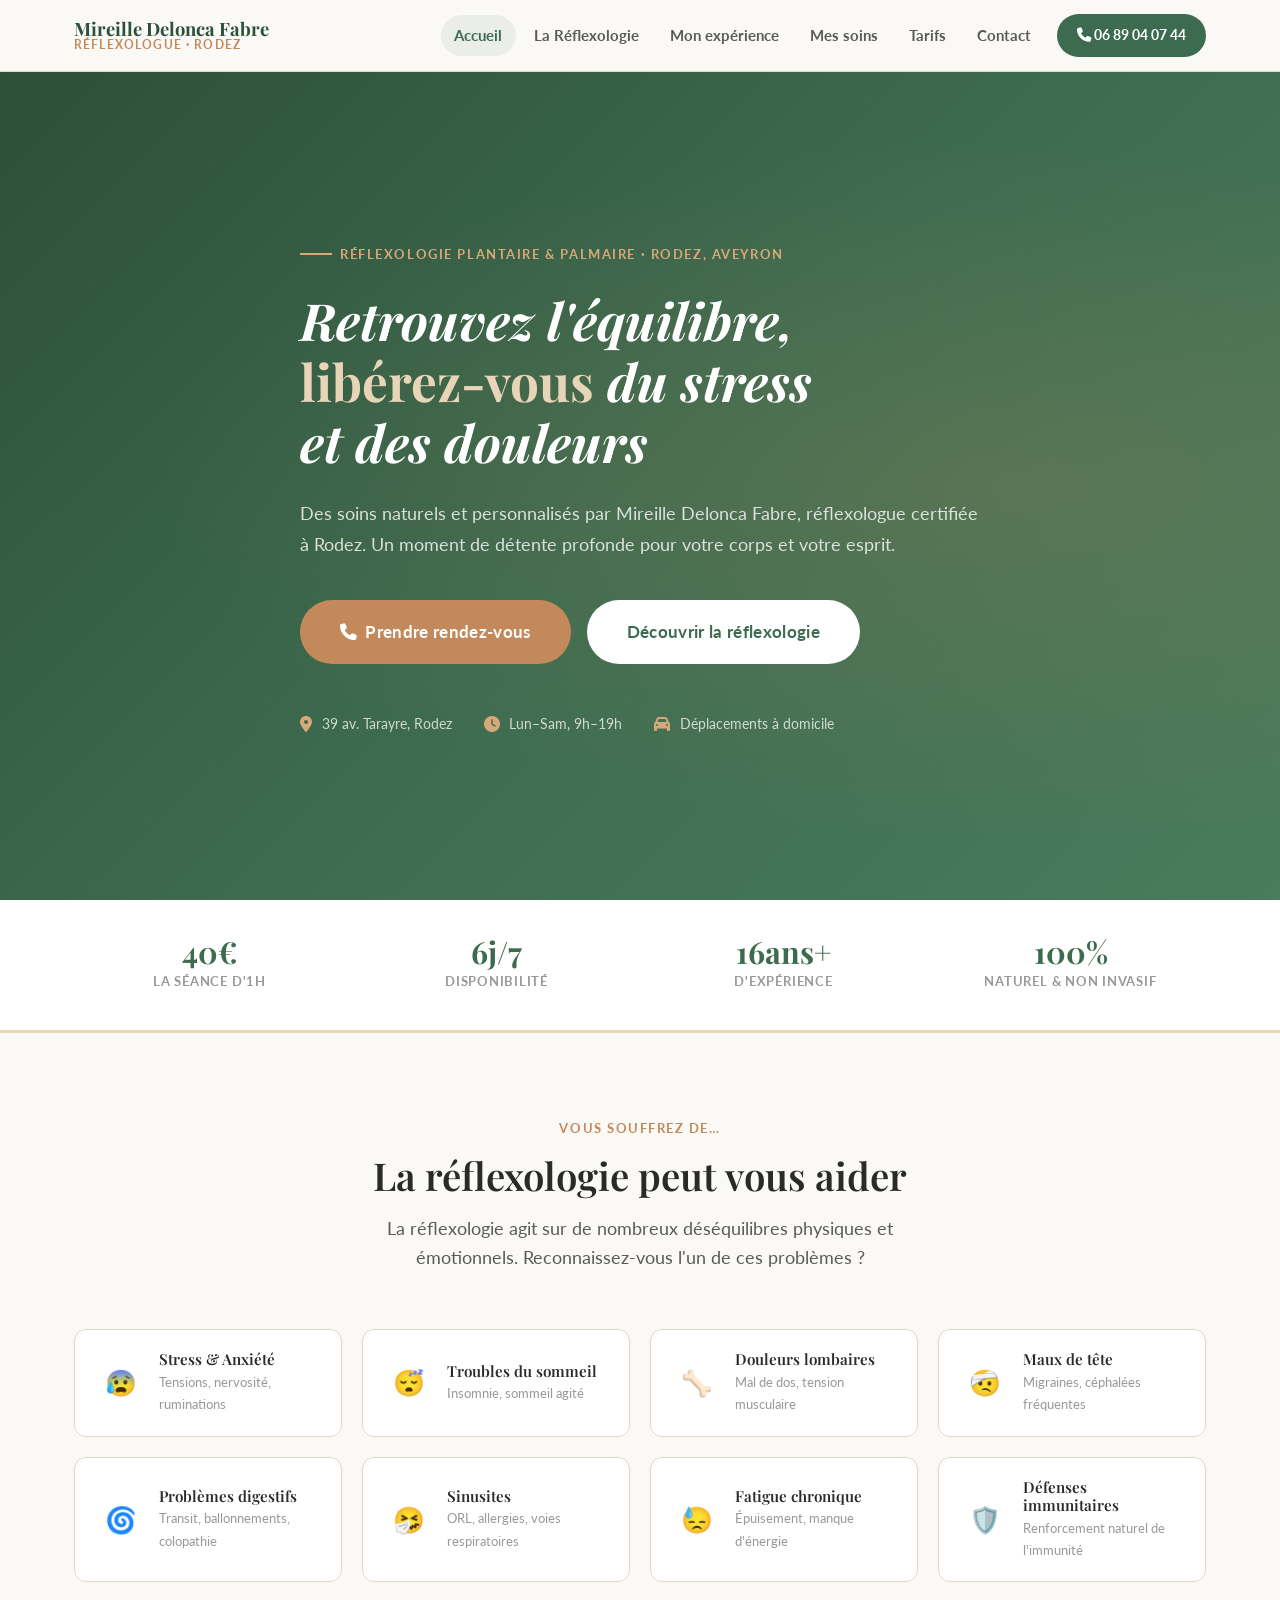
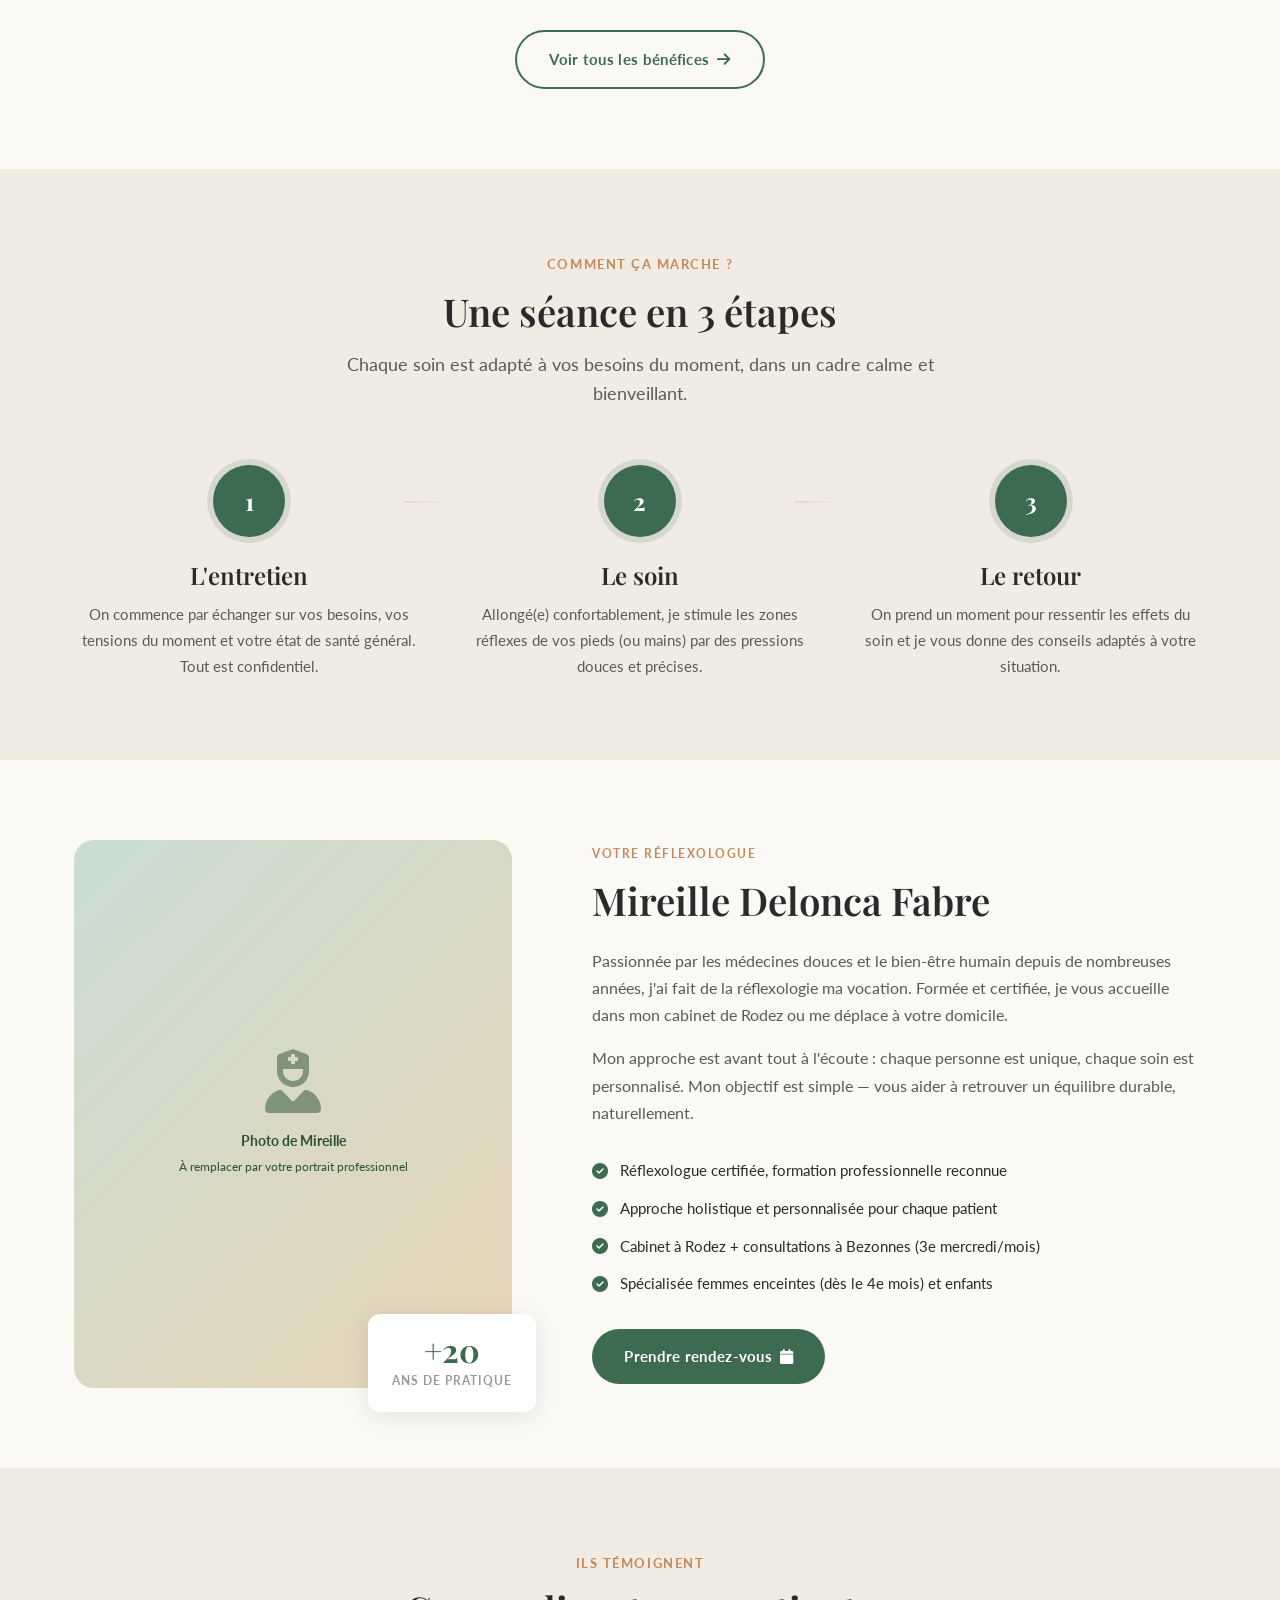
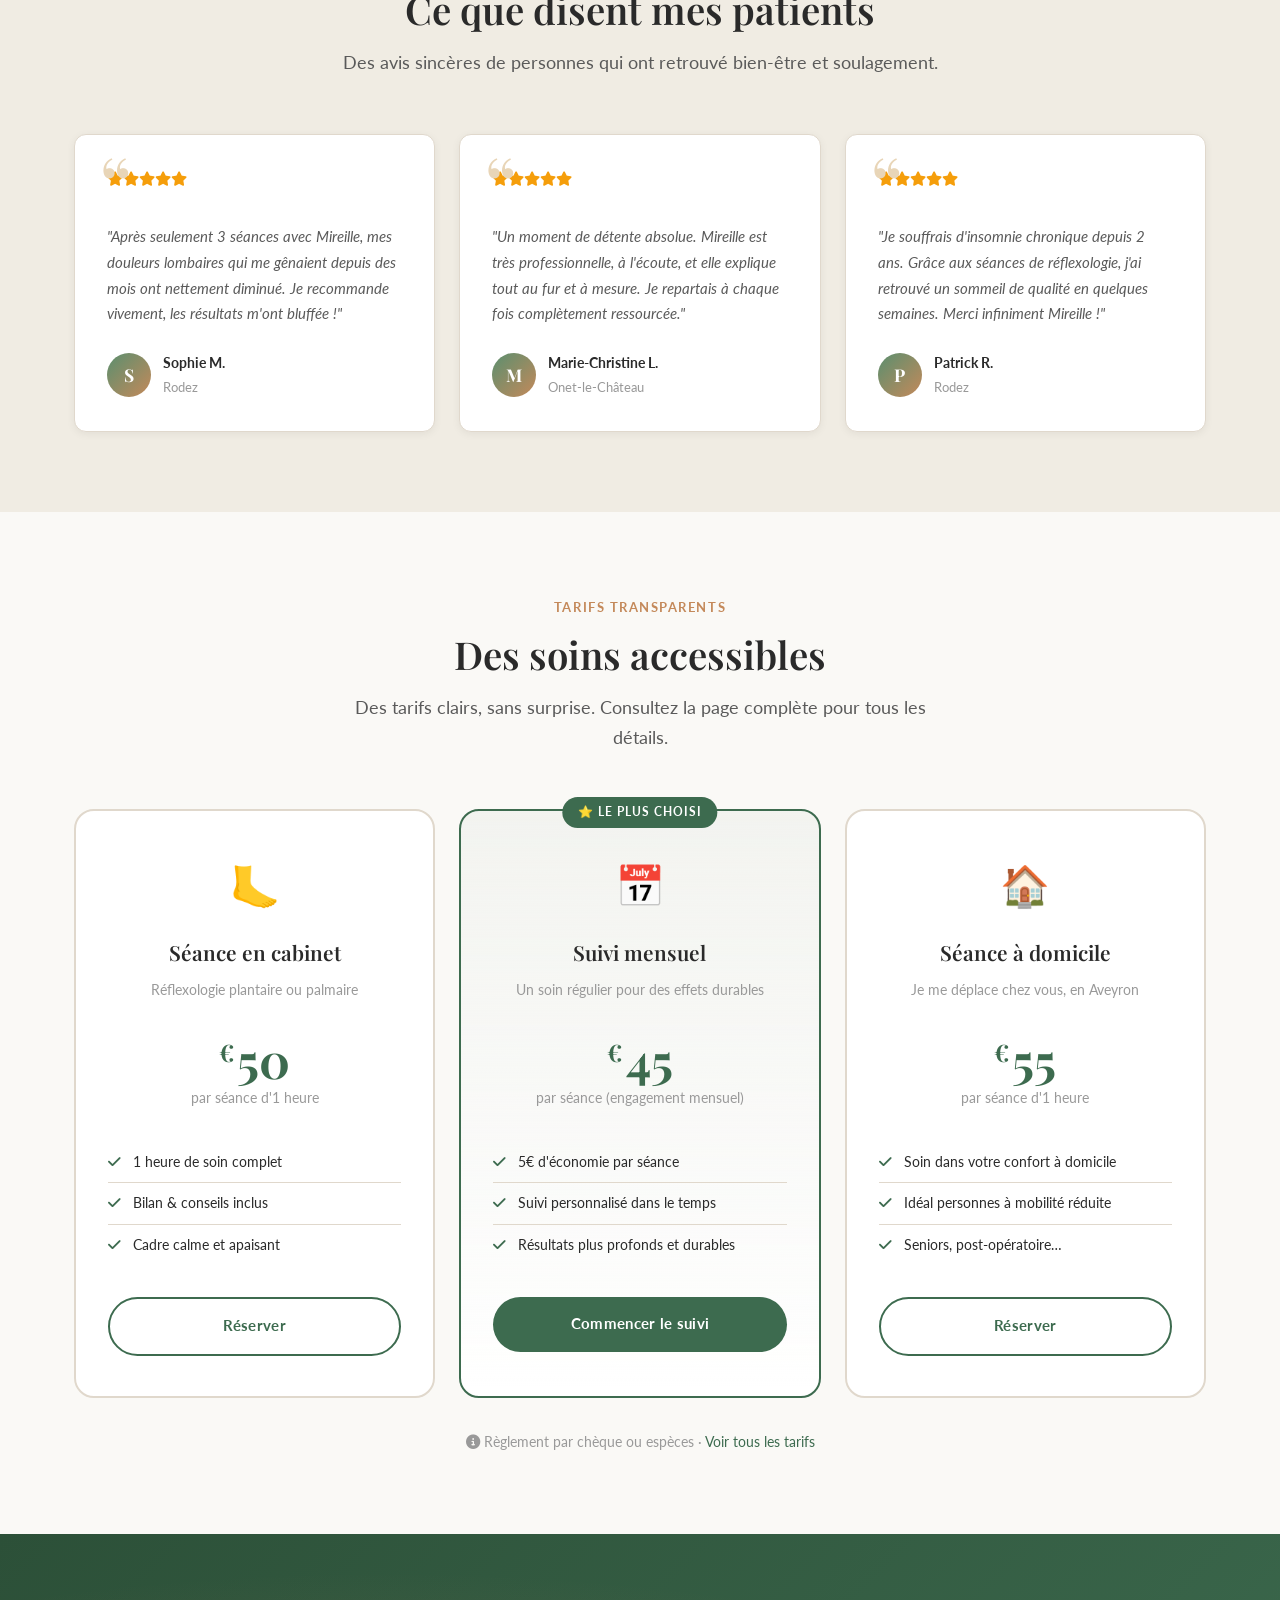
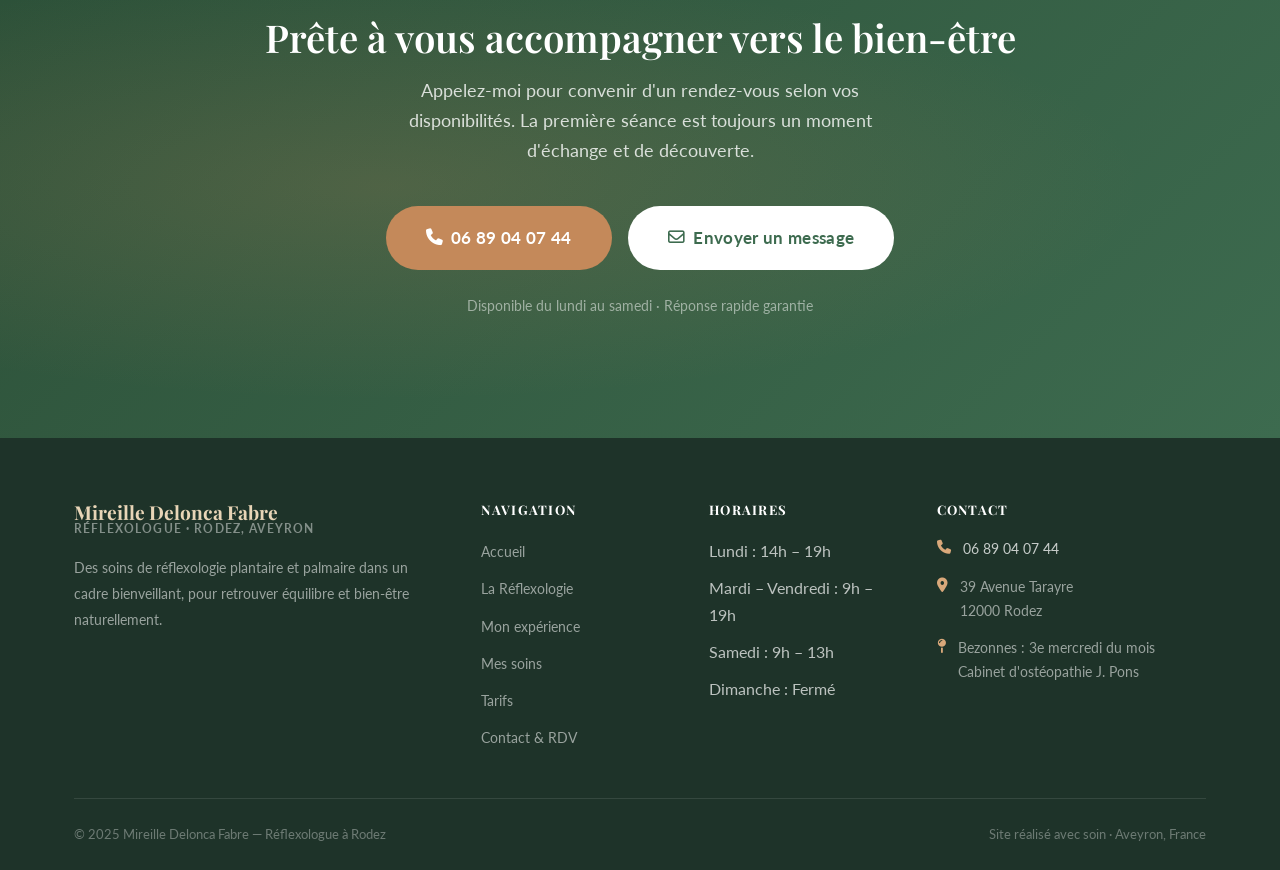
==== index.html @ eefade32 "Initial commit — site réflexologie Mireille Delonca Fabre Site responsive HTML/CSS/JS complet : - in" ====
<!DOCTYPE html>
<html lang="fr">
<head>
  <meta charset="UTF-8" />
  <meta name="viewport" content="width=device-width, initial-scale=1.0" />
  <title>Réflexologie à Rodez — Mireille Delonca Fabre, Réflexologue</title>
  <meta name="description" content="Mireille Delonca Fabre, réflexologue certifiée à Rodez (Aveyron). Soins de réflexologie plantaire et palmaire pour soulager stress, douleurs et retrouver l'équilibre. Séances à 50€, sur rendez-vous 6j/7." />
  <link rel="preconnect" href="https://fonts.googleapis.com" />
  <link rel="preconnect" href="https://fonts.gstatic.com" crossorigin />
  <link href="https://fonts.googleapis.com/css2?family=Playfair+Display:ital,wght@0,400;0,600;0,700;1,400;1,600&family=Lato:wght@300;400;700&display=swap" rel="stylesheet" />
  <link rel="stylesheet" href="https://cdnjs.cloudflare.com/ajax/libs/font-awesome/6.5.0/css/all.min.css" />
  <link rel="stylesheet" href="css/style.css" />
</head>
<body>

  <!-- ===== HEADER ===== -->
  <header class="header">
    <div class="container header-inner">
      <a href="index.html" class="logo">
        <span class="logo-name">Mireille Delonca Fabre</span>
        <span class="logo-title">Réflexologue · Rodez</span>
      </a>
      <nav class="nav" role="navigation">
        <a href="index.html" class="nav-link">Accueil</a>
        <a href="reflexologie.html" class="nav-link">La Réflexologie</a>
        <a href="mon-experience.html" class="nav-link">Mon expérience</a>
        <a href="soins.html" class="nav-link">Mes soins</a>
        <a href="tarifs.html" class="nav-link">Tarifs</a>
        <a href="contact.html" class="nav-link">Contact</a>
        <a href="tel:0689040744" class="nav-link nav-cta">
          <i class="fa-solid fa-phone"></i> 06 89 04 07 44
        </a>
      </nav>
      <button class="hamburger" aria-label="Menu" aria-expanded="false">
        <span></span><span></span><span></span>
      </button>
    </div>
  </header>

  <!-- ===== HERO ===== -->
  <section class="hero">
    <div class="container">
      <div class="hero-content">
        <span class="hero-pretitle fade-in">Réflexologie plantaire &amp; palmaire · Rodez, Aveyron</span>
        <h1 class="fade-in fade-in-1">
          Retrouvez l'équilibre,<br><em>libérez-vous</em> du stress<br>et des douleurs
        </h1>
        <p class="hero-sub fade-in fade-in-2">
          Des soins naturels et personnalisés par Mireille Delonca Fabre,
          réflexologue certifiée à Rodez. Un moment de détente profonde
          pour votre corps et votre esprit.
        </p>
        <div class="hero-actions fade-in fade-in-3">
          <a href="tel:0689040744" class="btn btn-secondary btn-lg">
            <i class="fa-solid fa-phone"></i> Prendre rendez-vous
          </a>
          <a href="reflexologie.html" class="btn btn-white btn-lg">
            Découvrir la réflexologie
          </a>
        </div>
        <div class="hero-trust fade-in fade-in-4">
          <div class="hero-trust-item">
            <i class="fa-solid fa-location-dot"></i>
            <span>39 av. Tarayre, Rodez</span>
          </div>
          <div class="hero-trust-item">
            <i class="fa-solid fa-clock"></i>
            <span>Lun–Sam, 9h–19h</span>
          </div>
          <div class="hero-trust-item">
            <i class="fa-solid fa-car"></i>
            <span>Déplacements à domicile</span>
          </div>
        </div>
      </div>
    </div>
  </section>

  <!-- ===== STATS BAR ===== -->
  <div class="stats-bar">
    <div class="container">
      <div class="stats-grid">
        <div class="stat-item">
          <div class="stat-value" data-count="50" data-suffix="€">50€</div>
          <div class="stat-label">La séance d'1h</div>
        </div>
        <div class="stat-item">
          <div class="stat-value">6j/7</div>
          <div class="stat-label">Disponibilité</div>
        </div>
        <div class="stat-item">
          <div class="stat-value" data-count="20" data-suffix="ans+">20ans+</div>
          <div class="stat-label">D'expérience</div>
        </div>
        <div class="stat-item">
          <div class="stat-value">100%</div>
          <div class="stat-label">Naturel &amp; non invasif</div>
        </div>
      </div>
    </div>
  </div>

  <!-- ===== CONDITIONS / PROBLEMS ===== -->
  <section class="section">
    <div class="container">
      <div class="section-header" data-reveal>
        <span class="pretitle">Vous souffrez de…</span>
        <h2>La réflexologie peut vous aider</h2>
        <p>La réflexologie agit sur de nombreux déséquilibres physiques et émotionnels. Reconnaissez-vous l'un de ces problèmes ?</p>
      </div>
      <div class="conditions-grid">
        <div class="condition-card" data-reveal data-delay="0">
          <div class="condition-icon">😰</div>
          <div>
            <h4>Stress &amp; Anxiété</h4>
            <p>Tensions, nervosité, ruminations</p>
          </div>
        </div>
        <div class="condition-card" data-reveal data-delay="50">
          <div class="condition-icon">😴</div>
          <div>
            <h4>Troubles du sommeil</h4>
            <p>Insomnie, sommeil agité</p>
          </div>
        </div>
        <div class="condition-card" data-reveal data-delay="100">
          <div class="condition-icon">🦴</div>
          <div>
            <h4>Douleurs lombaires</h4>
            <p>Mal de dos, tension musculaire</p>
          </div>
        </div>
        <div class="condition-card" data-reveal data-delay="150">
          <div class="condition-icon">🤕</div>
          <div>
            <h4>Maux de tête</h4>
            <p>Migraines, céphalées fréquentes</p>
          </div>
        </div>
        <div class="condition-card" data-reveal data-delay="200">
          <div class="condition-icon">🌀</div>
          <div>
            <h4>Problèmes digestifs</h4>
            <p>Transit, ballonnements, colopathie</p>
          </div>
        </div>
        <div class="condition-card" data-reveal data-delay="250">
          <div class="condition-icon">🤧</div>
          <div>
            <h4>Sinusites</h4>
            <p>ORL, allergies, voies respiratoires</p>
          </div>
        </div>
        <div class="condition-card" data-reveal data-delay="300">
          <div class="condition-icon">😓</div>
          <div>
            <h4>Fatigue chronique</h4>
            <p>Épuisement, manque d'énergie</p>
          </div>
        </div>
        <div class="condition-card" data-reveal data-delay="350">
          <div class="condition-icon">🛡️</div>
          <div>
            <h4>Défenses immunitaires</h4>
            <p>Renforcement naturel de l'immunité</p>
          </div>
        </div>
      </div>
      <div class="text-center mt-3" data-reveal>
        <a href="reflexologie.html" class="btn btn-outline">
          Voir tous les bénéfices <i class="fa-solid fa-arrow-right"></i>
        </a>
      </div>
    </div>
  </section>

  <!-- ===== HOW IT WORKS ===== -->
  <section class="section section-alt">
    <div class="container">
      <div class="section-header" data-reveal>
        <span class="pretitle">Comment ça marche ?</span>
        <h2>Une séance en 3 étapes</h2>
        <p>Chaque soin est adapté à vos besoins du moment, dans un cadre calme et bienveillant.</p>
      </div>
      <div class="steps">
        <div class="step" data-reveal data-delay="0">
          <div class="step-number">1</div>
          <h3>L'entretien</h3>
          <p>On commence par échanger sur vos besoins, vos tensions du moment et votre état de santé général. Tout est confidentiel.</p>
        </div>
        <div class="step" data-reveal data-delay="150">
          <div class="step-number">2</div>
          <h3>Le soin</h3>
          <p>Allongé(e) confortablement, je stimule les zones réflexes de vos pieds (ou mains) par des pressions douces et précises.</p>
        </div>
        <div class="step" data-reveal data-delay="300">
          <div class="step-number">3</div>
          <h3>Le retour</h3>
          <p>On prend un moment pour ressentir les effets du soin et je vous donne des conseils adaptés à votre situation.</p>
        </div>
      </div>
    </div>
  </section>

  <!-- ===== ABOUT ===== -->
  <section class="section">
    <div class="container">
      <div class="about-content">
        <div class="about-image-wrap" data-reveal>
          <div class="about-image-placeholder">
            <i class="fa-solid fa-user-nurse"></i>
            <p><strong>Photo de Mireille</strong><br><small>À remplacer par votre portrait professionnel</small></p>
          </div>
          <div class="about-badge">
            <div class="about-badge-value">+20</div>
            <div class="about-badge-label">ans de pratique</div>
          </div>
        </div>
        <div class="about-text" data-reveal data-delay="150">
          <span class="pretitle">Votre réflexologue</span>
          <h2>Mireille Delonca Fabre</h2>
          <p>
            Passionnée par les médecines douces et le bien-être humain depuis de nombreuses années,
            j'ai fait de la réflexologie ma vocation. Formée et certifiée, je vous accueille dans
            mon cabinet de Rodez ou me déplace à votre domicile.
          </p>
          <p>
            Mon approche est avant tout à l'écoute : chaque personne est unique, chaque soin est
            personnalisé. Mon objectif est simple — vous aider à retrouver un équilibre durable,
            naturellement.
          </p>
          <div class="about-values">
            <div class="about-value">
              <i class="fa-solid fa-check-circle"></i>
              <span>Réflexologue certifiée, formation professionnelle reconnue</span>
            </div>
            <div class="about-value">
              <i class="fa-solid fa-check-circle"></i>
              <span>Approche holistique et personnalisée pour chaque patient</span>
            </div>
            <div class="about-value">
              <i class="fa-solid fa-check-circle"></i>
              <span>Cabinet à Rodez + consultations à Bezonnes (3e mercredi/mois)</span>
            </div>
            <div class="about-value">
              <i class="fa-solid fa-check-circle"></i>
              <span>Spécialisée femmes enceintes (dès le 4e mois) et enfants</span>
            </div>
          </div>
          <a href="contact.html" class="btn btn-primary">
            Prendre rendez-vous <i class="fa-solid fa-calendar"></i>
          </a>
        </div>
      </div>
    </div>
  </section>

  <!-- ===== TESTIMONIALS ===== -->
  <section class="section section-alt">
    <div class="container">
      <div class="section-header" data-reveal>
        <span class="pretitle">Ils témoignent</span>
        <h2>Ce que disent mes patients</h2>
        <p>Des avis sincères de personnes qui ont retrouvé bien-être et soulagement.</p>
      </div>
      <div class="testimonials-grid">
        <div class="testimonial-card" data-reveal data-delay="0">
          <div class="testimonial-stars">
            <i class="fa-solid fa-star"></i><i class="fa-solid fa-star"></i><i class="fa-solid fa-star"></i><i class="fa-solid fa-star"></i><i class="fa-solid fa-star"></i>
          </div>
          <p class="testimonial-text">
            "Après seulement 3 séances avec Mireille, mes douleurs lombaires qui me gênaient depuis des mois ont nettement diminué. Je recommande vivement, les résultats m'ont bluffée !"
          </p>
          <div class="testimonial-author">
            <div class="testimonial-avatar">S</div>
            <div>
              <div class="testimonial-name">Sophie M.</div>
              <div class="testimonial-location">Rodez</div>
            </div>
          </div>
        </div>
        <div class="testimonial-card" data-reveal data-delay="100">
          <div class="testimonial-stars">
            <i class="fa-solid fa-star"></i><i class="fa-solid fa-star"></i><i class="fa-solid fa-star"></i><i class="fa-solid fa-star"></i><i class="fa-solid fa-star"></i>
          </div>
          <p class="testimonial-text">
            "Un moment de détente absolue. Mireille est très professionnelle, à l'écoute, et elle explique tout au fur et à mesure. Je repartais à chaque fois complètement ressourcée."
          </p>
          <div class="testimonial-author">
            <div class="testimonial-avatar">M</div>
            <div>
              <div class="testimonial-name">Marie-Christine L.</div>
              <div class="testimonial-location">Onet-le-Château</div>
            </div>
          </div>
        </div>
        <div class="testimonial-card" data-reveal data-delay="200">
          <div class="testimonial-stars">
            <i class="fa-solid fa-star"></i><i class="fa-solid fa-star"></i><i class="fa-solid fa-star"></i><i class="fa-solid fa-star"></i><i class="fa-solid fa-star"></i>
          </div>
          <p class="testimonial-text">
            "Je souffrais d'insomnie chronique depuis 2 ans. Grâce aux séances de réflexologie, j'ai retrouvé un sommeil de qualité en quelques semaines. Merci infiniment Mireille !"
          </p>
          <div class="testimonial-author">
            <div class="testimonial-avatar">P</div>
            <div>
              <div class="testimonial-name">Patrick R.</div>
              <div class="testimonial-location">Rodez</div>
            </div>
          </div>
        </div>
      </div>
    </div>
  </section>

  <!-- ===== PRICING OVERVIEW ===== -->
  <section class="section">
    <div class="container">
      <div class="section-header" data-reveal>
        <span class="pretitle">Tarifs transparents</span>
        <h2>Des soins accessibles</h2>
        <p>Des tarifs clairs, sans surprise. Consultez la page complète pour tous les détails.</p>
      </div>
      <div class="pricing-grid">
        <div class="pricing-card" data-reveal data-delay="0">
          <div class="pricing-icon">🦶</div>
          <div class="pricing-title">Séance en cabinet</div>
          <div class="pricing-desc">Réflexologie plantaire ou palmaire</div>
          <div class="pricing-price">
            <div class="pricing-amount"><span class="pricing-currency">€</span>50</div>
            <div class="pricing-period">par séance d'1 heure</div>
          </div>
          <ul class="pricing-features">
            <li class="pricing-feature"><i class="fa-solid fa-check"></i> 1 heure de soin complet</li>
            <li class="pricing-feature"><i class="fa-solid fa-check"></i> Bilan &amp; conseils inclus</li>
            <li class="pricing-feature"><i class="fa-solid fa-check"></i> Cadre calme et apaisant</li>
          </ul>
          <a href="contact.html" class="btn btn-outline" style="width:100%;justify-content:center;">Réserver</a>
        </div>
        <div class="pricing-card featured" data-reveal data-delay="100">
          <div class="pricing-badge">⭐ Le plus choisi</div>
          <div class="pricing-icon">📅</div>
          <div class="pricing-title">Suivi mensuel</div>
          <div class="pricing-desc">Un soin régulier pour des effets durables</div>
          <div class="pricing-price">
            <div class="pricing-amount"><span class="pricing-currency">€</span>45</div>
            <div class="pricing-period">par séance (engagement mensuel)</div>
          </div>
          <ul class="pricing-features">
            <li class="pricing-feature"><i class="fa-solid fa-check"></i> 5€ d'économie par séance</li>
            <li class="pricing-feature"><i class="fa-solid fa-check"></i> Suivi personnalisé dans le temps</li>
            <li class="pricing-feature"><i class="fa-solid fa-check"></i> Résultats plus profonds et durables</li>
          </ul>
          <a href="contact.html" class="btn btn-primary" style="width:100%;justify-content:center;">Commencer le suivi</a>
        </div>
        <div class="pricing-card" data-reveal data-delay="200">
          <div class="pricing-icon">🏠</div>
          <div class="pricing-title">Séance à domicile</div>
          <div class="pricing-desc">Je me déplace chez vous, en Aveyron</div>
          <div class="pricing-price">
            <div class="pricing-amount"><span class="pricing-currency">€</span>55</div>
            <div class="pricing-period">par séance d'1 heure</div>
          </div>
          <ul class="pricing-features">
            <li class="pricing-feature"><i class="fa-solid fa-check"></i> Soin dans votre confort à domicile</li>
            <li class="pricing-feature"><i class="fa-solid fa-check"></i> Idéal personnes à mobilité réduite</li>
            <li class="pricing-feature"><i class="fa-solid fa-check"></i> Seniors, post-opératoire…</li>
          </ul>
          <a href="contact.html" class="btn btn-outline" style="width:100%;justify-content:center;">Réserver</a>
        </div>
      </div>
      <p class="text-center mt-2" style="color:var(--text-muted);font-size:.9rem;">
        <i class="fa-solid fa-info-circle"></i>
        Règlement par chèque ou espèces · <a href="tarifs.html" style="color:var(--primary);">Voir tous les tarifs</a>
      </p>
    </div>
  </section>

  <!-- ===== CTA BANNER ===== -->
  <section class="cta-banner">
    <div class="container">
      <h2 data-reveal>Prête à vous accompagner vers le bien-être</h2>
      <p data-reveal>Appelez-moi pour convenir d'un rendez-vous selon vos disponibilités. La première séance est toujours un moment d'échange et de découverte.</p>
      <div class="cta-banner-actions" data-reveal>
        <a href="tel:0689040744" class="btn btn-secondary btn-lg">
          <i class="fa-solid fa-phone"></i> 06 89 04 07 44
        </a>
        <a href="contact.html" class="btn btn-white btn-lg">
          <i class="fa-regular fa-envelope"></i> Envoyer un message
        </a>
      </div>
      <p data-reveal style="margin-top:1.5rem;font-size:.88rem;color:rgba(255,255,255,.5);">
        Disponible du lundi au samedi · Réponse rapide garantie
      </p>
    </div>
  </section>

  <!-- ===== FOOTER ===== -->
  <footer class="footer">
    <div class="container">
      <div class="footer-grid">
        <div class="footer-brand">
          <div class="logo">
            <span class="logo-name">Mireille Delonca Fabre</span>
            <span class="logo-title">Réflexologue · Rodez, Aveyron</span>
          </div>
          <p>Des soins de réflexologie plantaire et palmaire dans un cadre bienveillant, pour retrouver équilibre et bien-être naturellement.</p>
        </div>
        <div class="footer-col">
          <h4>Navigation</h4>
          <ul class="footer-links">
            <li><a href="index.html">Accueil</a></li>
            <li><a href="reflexologie.html">La Réflexologie</a></li>
            <li><a href="mon-experience.html">Mon expérience</a></li>
            <li><a href="soins.html">Mes soins</a></li>
            <li><a href="tarifs.html">Tarifs</a></li>
            <li><a href="contact.html">Contact &amp; RDV</a></li>
          </ul>
        </div>
        <div class="footer-col">
          <h4>Horaires</h4>
          <ul class="footer-links">
            <li>Lundi : 14h – 19h</li>
            <li>Mardi – Vendredi : 9h – 19h</li>
            <li>Samedi : 9h – 13h</li>
            <li>Dimanche : Fermé</li>
          </ul>
        </div>
        <div class="footer-col">
          <h4>Contact</h4>
          <div class="footer-contact-item">
            <i class="fa-solid fa-phone"></i>
            <div><a href="tel:0689040744">06 89 04 07 44</a></div>
          </div>
          <div class="footer-contact-item">
            <i class="fa-solid fa-location-dot"></i>
            <div>39 Avenue Tarayre<br>12000 Rodez</div>
          </div>
          <div class="footer-contact-item">
            <i class="fa-solid fa-map-pin"></i>
            <div>Bezonnes : 3e mercredi du mois<br>Cabinet d'ostéopathie J. Pons</div>
          </div>
        </div>
      </div>
      <div class="footer-bottom">
        <span>© 2025 Mireille Delonca Fabre — Réflexologue à Rodez</span>
        <span>Site réalisé avec soin · Aveyron, France</span>
      </div>
    </div>
  </footer>

  <!-- Floating CTA (mobile) -->
  <a href="tel:0689040744" class="floating-cta" aria-label="Appeler pour réserver">
    <i class="fa-solid fa-phone"></i>
    <span>Réserver une séance</span>
  </a>

  <!-- Back to top -->
  <button class="back-to-top" id="backToTop" aria-label="Retour en haut">
    <i class="fa-solid fa-chevron-up"></i>
  </button>

  <script src="js/main.js"></script>
</body>
</html>
---- css/style.css ----
/* =========================================
   REFLEXOLOGIE RODEZ — MIREILLE DELONCA FABRE
   Stylesheet principal
   ========================================= */

/* ---- Variables ---- */
:root {
  --primary:        #3d6b4f;
  --primary-light:  #5a8f6f;
  --primary-dark:   #2c5038;
  --secondary:      #c4895a;
  --secondary-light:#d9a87a;
  --accent:         #e8d5b7;
  --accent-light:   #f5efe3;
  --bg:             #faf9f6;
  --bg-alt:         #f0ece3;
  --text:           #2a2a2a;
  --text-light:     #5a5a5a;
  --text-muted:     #999;
  --white:          #ffffff;
  --border:         #e0d8cc;
  --shadow-sm:      0 2px 8px rgba(0,0,0,.06);
  --shadow:         0 4px 24px rgba(0,0,0,.09);
  --shadow-lg:      0 8px 48px rgba(0,0,0,.13);
  --radius-sm:      6px;
  --radius:         12px;
  --radius-lg:      20px;
  --radius-full:    100px;
  --ease:           cubic-bezier(.4,0,.2,1);
  --font-heading:   'Playfair Display', Georgia, serif;
  --font-body:      'Lato', 'Helvetica Neue', Arial, sans-serif;
  --container:      1180px;
  --header-h:       72px;
}

/* ---- Reset ---- */
*, *::before, *::after { box-sizing: border-box; margin: 0; padding: 0; }
html { scroll-behavior: smooth; font-size: 16px; }
body {
  font-family: var(--font-body);
  color: var(--text);
  background: var(--bg);
  line-height: 1.7;
  -webkit-font-smoothing: antialiased;
}
img { max-width: 100%; height: auto; display: block; }
a { color: inherit; text-decoration: none; }
ul { list-style: none; }
button { cursor: pointer; border: none; background: none; font-family: inherit; }

/* ---- Typography ---- */
h1, h2, h3, h4 {
  font-family: var(--font-heading);
  line-height: 1.2;
  color: var(--text);
}
h1 { font-size: clamp(2rem, 5vw, 3.2rem); font-weight: 700; }
h2 { font-size: clamp(1.6rem, 3.5vw, 2.4rem); font-weight: 600; }
h3 { font-size: clamp(1.2rem, 2.5vw, 1.5rem); font-weight: 600; }
h4 { font-size: 1.1rem; font-weight: 600; }
p { margin-bottom: 1rem; }
p:last-child { margin-bottom: 0; }

/* ---- Layout ---- */
.container { max-width: var(--container); margin: 0 auto; padding: 0 1.5rem; }
.section { padding: 5rem 0; }
.section-alt { background: var(--bg-alt); }
.section-dark { background: var(--primary-dark); color: var(--white); }
.section-dark h2, .section-dark h3 { color: var(--white); }

.section-header { text-align: center; margin-bottom: 3.5rem; }
.section-header .pretitle {
  display: inline-block;
  font-size: .8rem;
  font-weight: 700;
  letter-spacing: .12em;
  text-transform: uppercase;
  color: var(--secondary);
  margin-bottom: .75rem;
}
.section-header h2 { margin-bottom: 1rem; }
.section-header p { font-size: 1.1rem; color: var(--text-light); max-width: 600px; margin: 0 auto; }

/* ---- Grid ---- */
.grid-2 { display: grid; grid-template-columns: 1fr 1fr; gap: 2rem; }
.grid-3 { display: grid; grid-template-columns: repeat(3, 1fr); gap: 2rem; }
.grid-4 { display: grid; grid-template-columns: repeat(4, 1fr); gap: 1.5rem; }

/* ---- Buttons ---- */
.btn {
  display: inline-flex;
  align-items: center;
  gap: .5rem;
  padding: .9rem 2rem;
  border-radius: var(--radius-full);
  font-size: .95rem;
  font-weight: 700;
  letter-spacing: .02em;
  transition: all .25s var(--ease);
  white-space: nowrap;
}
.btn-primary {
  background: var(--primary);
  color: var(--white);
}
.btn-primary:hover {
  background: var(--primary-dark);
  transform: translateY(-2px);
  box-shadow: 0 6px 20px rgba(61,107,79,.35);
}
.btn-secondary {
  background: var(--secondary);
  color: var(--white);
}
.btn-secondary:hover {
  background: #b37a4e;
  transform: translateY(-2px);
  box-shadow: 0 6px 20px rgba(196,137,90,.35);
}
.btn-outline {
  background: transparent;
  color: var(--primary);
  border: 2px solid var(--primary);
}
.btn-outline:hover {
  background: var(--primary);
  color: var(--white);
  transform: translateY(-2px);
}
.btn-white {
  background: var(--white);
  color: var(--primary);
}
.btn-white:hover {
  background: var(--accent-light);
  transform: translateY(-2px);
  box-shadow: 0 6px 20px rgba(0,0,0,.15);
}
.btn-lg { padding: 1.1rem 2.5rem; font-size: 1.05rem; }
.btn-sm { padding: .6rem 1.4rem; font-size: .85rem; }

/* ---- Cards ---- */
.card {
  background: var(--white);
  border-radius: var(--radius);
  padding: 2rem;
  box-shadow: var(--shadow-sm);
  border: 1px solid var(--border);
  transition: var(--ease) .25s;
}
.card:hover { box-shadow: var(--shadow); transform: translateY(-4px); }
.card-icon {
  width: 56px; height: 56px;
  background: var(--accent-light);
  border-radius: var(--radius);
  display: flex; align-items: center; justify-content: center;
  font-size: 1.5rem;
  margin-bottom: 1.25rem;
  color: var(--primary);
}

/* ---- Badge ---- */
.badge {
  display: inline-block;
  padding: .3rem .8rem;
  border-radius: var(--radius-full);
  font-size: .78rem;
  font-weight: 700;
  letter-spacing: .06em;
  text-transform: uppercase;
}
.badge-green { background: rgba(61,107,79,.12); color: var(--primary); }
.badge-sand  { background: rgba(196,137,90,.15); color: var(--secondary); }

/* ===============================
   HEADER & NAVIGATION
   =============================== */
.header {
  position: sticky;
  top: 0;
  z-index: 1000;
  background: rgba(250,249,246,.96);
  backdrop-filter: blur(12px);
  -webkit-backdrop-filter: blur(12px);
  border-bottom: 1px solid var(--border);
  height: var(--header-h);
  display: flex;
  align-items: center;
  transition: box-shadow .3s var(--ease);
}
.header.scrolled { box-shadow: var(--shadow); }

.header-inner {
  display: flex;
  align-items: center;
  justify-content: space-between;
  width: 100%;
}

.logo {
  display: flex;
  flex-direction: column;
  line-height: 1.1;
}
.logo-name {
  font-family: var(--font-heading);
  font-size: 1.15rem;
  font-weight: 700;
  color: var(--primary-dark);
}
.logo-title {
  font-size: .72rem;
  font-weight: 700;
  letter-spacing: .1em;
  text-transform: uppercase;
  color: var(--secondary);
}

.nav { display: flex; align-items: center; gap: .25rem; }
.nav-link {
  padding: .5rem .85rem;
  border-radius: var(--radius-full);
  font-size: .92rem;
  font-weight: 700;
  color: var(--text-light);
  transition: all .2s var(--ease);
}
.nav-link:hover, .nav-link.active {
  color: var(--primary);
  background: rgba(61,107,79,.08);
}
.nav-cta {
  margin-left: .5rem;
  background: var(--primary);
  color: var(--white) !important;
  padding: .55rem 1.25rem;
  border-radius: var(--radius-full);
  font-size: .9rem;
  font-weight: 700;
  transition: all .25s var(--ease);
}
.nav-cta:hover {
  background: var(--primary-dark) !important;
  box-shadow: 0 4px 14px rgba(61,107,79,.35);
  transform: translateY(-1px);
}

.hamburger {
  display: none;
  flex-direction: column;
  gap: 5px;
  padding: .5rem;
  border-radius: var(--radius-sm);
}
.hamburger span {
  display: block;
  width: 24px; height: 2px;
  background: var(--text);
  border-radius: 2px;
  transition: all .3s var(--ease);
}
.hamburger.open span:nth-child(1) { transform: rotate(45deg) translate(5px,5px); }
.hamburger.open span:nth-child(2) { opacity: 0; }
.hamburger.open span:nth-child(3) { transform: rotate(-45deg) translate(5px,-5px); }

/* ===============================
   HERO — HOME
   =============================== */
.hero {
  min-height: calc(100vh - var(--header-h));
  background: linear-gradient(135deg, #2c5038 0%, #3d6b4f 50%, #4a7c5c 100%);
  display: flex;
  align-items: center;
  position: relative;
  overflow: hidden;
  padding: 4rem 0;
}
.hero::before {
  content: '';
  position: absolute;
  inset: 0;
  background:
    radial-gradient(ellipse at 80% 50%, rgba(196,137,90,.18) 0%, transparent 60%),
    url("data:image/svg+xml,%3Csvg xmlns='http://www.w3.org/2000/svg' width='60' height='60'%3E%3Ccircle cx='30' cy='30' r='1' fill='rgba(255,255,255,.04)'/%3E%3C/svg%3E");
}
.hero-content {
  position: relative;
  z-index: 1;
  max-width: 680px;
}
.hero-pretitle {
  display: inline-flex;
  align-items: center;
  gap: .5rem;
  font-size: .82rem;
  font-weight: 700;
  letter-spacing: .12em;
  text-transform: uppercase;
  color: var(--secondary-light);
  margin-bottom: 1.5rem;
}
.hero-pretitle::before {
  content: '';
  display: inline-block;
  width: 32px; height: 2px;
  background: var(--secondary-light);
}
.hero h1 {
  color: var(--white);
  margin-bottom: 1.5rem;
  font-style: italic;
}
.hero h1 em {
  font-style: normal;
  color: var(--accent);
}
.hero-sub {
  font-size: 1.15rem;
  color: rgba(255,255,255,.8);
  margin-bottom: 2.5rem;
  line-height: 1.7;
}
.hero-actions { display: flex; gap: 1rem; flex-wrap: wrap; margin-bottom: 3rem; }
.hero-trust {
  display: flex;
  gap: 2rem;
  flex-wrap: wrap;
}
.hero-trust-item {
  display: flex;
  align-items: center;
  gap: .6rem;
  color: rgba(255,255,255,.75);
  font-size: .9rem;
}
.hero-trust-item i { color: var(--secondary-light); font-size: 1rem; }

/* ---- Stats bar ---- */
.stats-bar {
  background: var(--white);
  border-bottom: 3px solid var(--accent);
  padding: 1.8rem 0;
}
.stats-grid {
  display: grid;
  grid-template-columns: repeat(4, 1fr);
  gap: 1rem;
  text-align: center;
}
.stat-item { padding: .5rem; }
.stat-value {
  font-family: var(--font-heading);
  font-size: 1.9rem;
  font-weight: 700;
  color: var(--primary);
  line-height: 1;
  margin-bottom: .25rem;
}
.stat-label {
  font-size: .8rem;
  font-weight: 700;
  letter-spacing: .06em;
  text-transform: uppercase;
  color: var(--text-muted);
}
.stat-divider {
  width: 1px;
  background: var(--border);
  align-self: stretch;
}

/* ---- Conditions ---- */
.conditions-grid {
  display: grid;
  grid-template-columns: repeat(auto-fit, minmax(220px, 1fr));
  gap: 1.25rem;
}
.condition-card {
  display: flex;
  align-items: center;
  gap: 1rem;
  background: var(--white);
  border: 1px solid var(--border);
  border-radius: var(--radius);
  padding: 1.25rem 1.5rem;
  transition: all .25s var(--ease);
  cursor: default;
}
.condition-card:hover {
  border-color: var(--primary-light);
  box-shadow: var(--shadow-sm);
  transform: translateX(4px);
}
.condition-icon {
  font-size: 1.6rem;
  width: 44px;
  text-align: center;
  flex-shrink: 0;
}
.condition-card h4 { font-size: .95rem; margin-bottom: .15rem; }
.condition-card p { font-size: .82rem; color: var(--text-muted); margin: 0; }

/* ---- Process steps ---- */
.steps { display: grid; grid-template-columns: repeat(3, 1fr); gap: 2.5rem; }
.step { text-align: center; position: relative; }
.step:not(:last-child)::after {
  content: '';
  position: absolute;
  top: 36px;
  right: -1.25rem;
  width: 2.5rem; height: 2px;
  background: linear-gradient(90deg, var(--border), transparent);
}
.step-number {
  width: 72px; height: 72px;
  margin: 0 auto 1.5rem;
  background: var(--primary);
  color: var(--white);
  border-radius: 50%;
  display: flex;
  align-items: center;
  justify-content: center;
  font-family: var(--font-heading);
  font-size: 1.5rem;
  font-weight: 700;
  position: relative;
  z-index: 1;
}
.step-number::before {
  content: '';
  position: absolute;
  inset: -6px;
  border-radius: 50%;
  background: rgba(61,107,79,.15);
  z-index: -1;
}
.step h3 { margin-bottom: .75rem; }
.step p { color: var(--text-light); font-size: .95rem; }

/* ---- About section ---- */
.about-content { display: grid; grid-template-columns: 1fr 1.4fr; gap: 5rem; align-items: center; }
.about-image-wrap {
  position: relative;
}
.about-image {
  border-radius: var(--radius-lg);
  width: 100%;
  aspect-ratio: 4/5;
  object-fit: cover;
  background: linear-gradient(135deg, var(--accent) 0%, var(--bg-alt) 100%);
  display: flex;
  align-items: center;
  justify-content: center;
  font-size: 5rem;
}
.about-image-placeholder {
  width: 100%;
  aspect-ratio: 4/5;
  border-radius: var(--radius-lg);
  background: linear-gradient(135deg, #c9ddd3 0%, #e8d5b7 100%);
  display: flex;
  flex-direction: column;
  align-items: center;
  justify-content: center;
  gap: 1rem;
  color: var(--primary-dark);
  font-size: .9rem;
  text-align: center;
  padding: 2rem;
}
.about-image-placeholder i { font-size: 4rem; opacity: .5; }
.about-badge {
  position: absolute;
  bottom: -1.5rem;
  right: -1.5rem;
  background: var(--white);
  border-radius: var(--radius);
  padding: 1.25rem 1.5rem;
  box-shadow: var(--shadow);
  text-align: center;
  min-width: 160px;
}
.about-badge-value {
  font-family: var(--font-heading);
  font-size: 2rem;
  font-weight: 700;
  color: var(--primary);
  line-height: 1;
  margin-bottom: .25rem;
}
.about-badge-label { font-size: .78rem; font-weight: 700; text-transform: uppercase; letter-spacing: .08em; color: var(--text-muted); }
.about-text .pretitle {
  font-size: .78rem;
  font-weight: 700;
  letter-spacing: .12em;
  text-transform: uppercase;
  color: var(--secondary);
  display: block;
  margin-bottom: .75rem;
}
.about-text h2 { margin-bottom: 1.5rem; }
.about-text p { color: var(--text-light); }
.about-values { display: flex; flex-direction: column; gap: .75rem; margin: 2rem 0; }
.about-value {
  display: flex;
  align-items: center;
  gap: .75rem;
  font-size: .95rem;
  color: var(--text);
}
.about-value i { color: var(--primary); font-size: 1rem; flex-shrink: 0; }

/* ---- Testimonials ---- */
.testimonials-grid { display: grid; grid-template-columns: repeat(3, 1fr); gap: 1.5rem; }
.testimonial-card {
  background: var(--white);
  border-radius: var(--radius);
  padding: 2rem;
  box-shadow: var(--shadow-sm);
  border: 1px solid var(--border);
  position: relative;
}
.testimonial-card::before {
  content: '\201C';
  font-family: var(--font-heading);
  font-size: 5rem;
  color: var(--accent);
  line-height: .8;
  position: absolute;
  top: 1rem;
  left: 1.5rem;
  pointer-events: none;
}
.testimonial-stars { color: #f59e0b; margin-bottom: 1rem; font-size: .9rem; }
.testimonial-text { color: var(--text-light); font-style: italic; margin-bottom: 1.5rem; padding-top: 1rem; font-size: .95rem; }
.testimonial-author { display: flex; align-items: center; gap: .75rem; }
.testimonial-avatar {
  width: 44px; height: 44px;
  border-radius: 50%;
  background: linear-gradient(135deg, var(--primary-light), var(--secondary));
  display: flex;
  align-items: center;
  justify-content: center;
  font-family: var(--font-heading);
  font-size: 1.1rem;
  font-weight: 700;
  color: var(--white);
  flex-shrink: 0;
}
.testimonial-name { font-weight: 700; font-size: .9rem; margin-bottom: .1rem; }
.testimonial-location { font-size: .8rem; color: var(--text-muted); }

/* ---- Pricing cards ---- */
.pricing-grid { display: grid; grid-template-columns: repeat(3, 1fr); gap: 1.5rem; }
.pricing-card {
  background: var(--white);
  border-radius: var(--radius-lg);
  padding: 2.5rem 2rem;
  border: 2px solid var(--border);
  text-align: center;
  transition: all .25s var(--ease);
  position: relative;
}
.pricing-card:hover { box-shadow: var(--shadow-lg); transform: translateY(-6px); }
.pricing-card.featured {
  border-color: var(--primary);
  background: linear-gradient(180deg, rgba(61,107,79,.04) 0%, var(--white) 100%);
}
.pricing-badge {
  position: absolute;
  top: -14px;
  left: 50%;
  transform: translateX(-50%);
  background: var(--primary);
  color: var(--white);
  padding: .35rem 1rem;
  border-radius: var(--radius-full);
  font-size: .75rem;
  font-weight: 700;
  letter-spacing: .08em;
  text-transform: uppercase;
  white-space: nowrap;
}
.pricing-icon { font-size: 2.5rem; margin-bottom: 1rem; }
.pricing-title { font-family: var(--font-heading); font-size: 1.3rem; font-weight: 600; margin-bottom: .5rem; }
.pricing-desc { font-size: .9rem; color: var(--text-muted); margin-bottom: 2rem; }
.pricing-price {
  margin-bottom: 2rem;
}
.pricing-amount {
  font-family: var(--font-heading);
  font-size: 3rem;
  font-weight: 700;
  color: var(--primary);
  line-height: 1;
}
.pricing-currency {
  font-size: 1.5rem;
  vertical-align: super;
  margin-right: .2rem;
}
.pricing-period { font-size: .85rem; color: var(--text-muted); margin-top: .25rem; }
.pricing-features { text-align: left; margin-bottom: 2rem; }
.pricing-feature {
  display: flex;
  align-items: center;
  gap: .75rem;
  padding: .5rem 0;
  border-bottom: 1px solid var(--border);
  font-size: .9rem;
}
.pricing-feature:last-child { border-bottom: none; }
.pricing-feature i { color: var(--primary); font-size: .9rem; flex-shrink: 0; }

/* ---- CTA Banner ---- */
.cta-banner {
  background: linear-gradient(135deg, var(--primary-dark) 0%, var(--primary) 100%);
  padding: 5rem 0;
  text-align: center;
  position: relative;
  overflow: hidden;
}
.cta-banner::before {
  content: '';
  position: absolute;
  inset: 0;
  background: radial-gradient(ellipse at 30% 50%, rgba(196,137,90,.2) 0%, transparent 60%);
}
.cta-banner .container { position: relative; z-index: 1; }
.cta-banner h2 { color: var(--white); margin-bottom: 1rem; }
.cta-banner p { color: rgba(255,255,255,.8); font-size: 1.1rem; margin-bottom: 2.5rem; max-width: 520px; margin-left: auto; margin-right: auto; }
.cta-banner-actions { display: flex; gap: 1rem; justify-content: center; flex-wrap: wrap; }

/* ---- FAQ ---- */
.faq-list { max-width: 760px; margin: 0 auto; display: flex; flex-direction: column; gap: .75rem; }
.faq-item {
  background: var(--white);
  border: 1px solid var(--border);
  border-radius: var(--radius);
  overflow: hidden;
}
.faq-question {
  width: 100%;
  display: flex;
  justify-content: space-between;
  align-items: center;
  gap: 1rem;
  padding: 1.25rem 1.5rem;
  text-align: left;
  font-family: var(--font-body);
  font-size: .95rem;
  font-weight: 700;
  color: var(--text);
  transition: background .2s var(--ease);
}
.faq-question:hover { background: var(--bg-alt); }
.faq-question.open { color: var(--primary); }
.faq-chevron { transition: transform .3s var(--ease); color: var(--text-muted); flex-shrink: 0; }
.faq-question.open .faq-chevron { transform: rotate(180deg); color: var(--primary); }
.faq-answer {
  max-height: 0;
  overflow: hidden;
  transition: max-height .35s var(--ease), padding .35s var(--ease);
}
.faq-answer.open { max-height: 400px; }
.faq-answer-inner { padding: 0 1.5rem 1.5rem; color: var(--text-light); font-size: .95rem; line-height: 1.8; }

/* ---- Info card (contact/hours) ---- */
.info-grid { display: grid; grid-template-columns: 1fr 1fr; gap: 2rem; }
.info-card {
  background: var(--white);
  border: 1px solid var(--border);
  border-radius: var(--radius-lg);
  padding: 2.5rem;
  box-shadow: var(--shadow-sm);
}
.info-card-title {
  font-family: var(--font-heading);
  font-size: 1.3rem;
  font-weight: 600;
  color: var(--primary-dark);
  margin-bottom: .25rem;
}
.info-card-sub { font-size: .85rem; color: var(--text-muted); margin-bottom: 1.75rem; }
.info-row {
  display: flex;
  gap: 1rem;
  padding: .75rem 0;
  border-bottom: 1px solid var(--border);
  font-size: .95rem;
}
.info-row:last-child { border-bottom: none; }
.info-row-icon { color: var(--secondary); font-size: 1rem; flex-shrink: 0; width: 20px; margin-top: 3px; }
.info-row-label { font-weight: 700; min-width: 90px; color: var(--text); }
.info-row-value { color: var(--text-light); }
.hours-row {
  display: flex;
  justify-content: space-between;
  align-items: center;
  padding: .6rem 0;
  border-bottom: 1px solid var(--border);
  font-size: .92rem;
}
.hours-row:last-child { border-bottom: none; }
.hours-day { font-weight: 700; }
.hours-time { color: var(--text-light); }
.hours-closed { color: var(--text-muted); font-style: italic; }

/* ---- Map placeholder ---- */
.map-placeholder {
  width: 100%;
  height: 320px;
  border-radius: var(--radius);
  background: linear-gradient(135deg, var(--bg-alt) 0%, var(--accent) 100%);
  display: flex;
  flex-direction: column;
  align-items: center;
  justify-content: center;
  gap: 1rem;
  color: var(--primary-dark);
  border: 1px solid var(--border);
  margin-top: 2rem;
  text-align: center;
  padding: 2rem;
}
.map-placeholder i { font-size: 3rem; color: var(--primary-light); }

/* ---- Contact form ---- */
.contact-form { display: flex; flex-direction: column; gap: 1.25rem; }
.form-row { display: grid; grid-template-columns: 1fr 1fr; gap: 1.25rem; }
.form-group { display: flex; flex-direction: column; gap: .4rem; }
.form-label { font-size: .85rem; font-weight: 700; color: var(--text); }
.form-input, .form-select, .form-textarea {
  width: 100%;
  padding: .85rem 1.1rem;
  border: 1.5px solid var(--border);
  border-radius: var(--radius-sm);
  font-size: .95rem;
  font-family: var(--font-body);
  color: var(--text);
  background: var(--white);
  transition: border-color .2s var(--ease), box-shadow .2s var(--ease);
  outline: none;
}
.form-input:focus, .form-select:focus, .form-textarea:focus {
  border-color: var(--primary);
  box-shadow: 0 0 0 3px rgba(61,107,79,.1);
}
.form-textarea { resize: vertical; min-height: 120px; }

/* ---- Page hero (internal) ---- */
.page-hero {
  background: linear-gradient(135deg, var(--primary-dark) 0%, var(--primary) 100%);
  padding: 4rem 0 3.5rem;
  text-align: center;
  position: relative;
  overflow: hidden;
}
.page-hero::before {
  content: '';
  position: absolute;
  inset: 0;
  background: radial-gradient(ellipse at 70% 50%, rgba(232,213,183,.12) 0%, transparent 60%);
}
.page-hero .container { position: relative; z-index: 1; }
.page-hero .pretitle {
  display: inline-block;
  font-size: .78rem;
  font-weight: 700;
  letter-spacing: .14em;
  text-transform: uppercase;
  color: var(--secondary-light);
  margin-bottom: 1rem;
}
.page-hero h1 { color: var(--white); margin-bottom: 1rem; }
.page-hero p { font-size: 1.1rem; color: rgba(255,255,255,.75); max-width: 600px; margin: 0 auto; }
.breadcrumb {
  display: flex;
  justify-content: center;
  gap: .5rem;
  margin-bottom: 1.5rem;
  font-size: .82rem;
  color: rgba(255,255,255,.5);
}
.breadcrumb a { color: rgba(255,255,255,.65); }
.breadcrumb a:hover { color: var(--white); }
.breadcrumb-sep { color: rgba(255,255,255,.35); }

/* ---- Soin cards ---- */
.soin-card {
  display: grid;
  grid-template-columns: 1fr 1fr;
  gap: 3rem;
  align-items: center;
  padding: 3rem 0;
  border-bottom: 1px solid var(--border);
}
.soin-card:last-child { border-bottom: none; }
.soin-card.reverse { direction: rtl; }
.soin-card.reverse > * { direction: ltr; }
.soin-visual {
  border-radius: var(--radius-lg);
  aspect-ratio: 4/3;
  background: linear-gradient(135deg, var(--accent) 0%, #d5e8da 100%);
  display: flex;
  flex-direction: column;
  align-items: center;
  justify-content: center;
  gap: 1rem;
  font-size: 4rem;
}
.soin-visual-label { font-size: .85rem; font-weight: 700; color: var(--primary-dark); opacity: .7; }
.soin-content .pretitle {
  display: inline-block;
  font-size: .78rem;
  font-weight: 700;
  letter-spacing: .12em;
  text-transform: uppercase;
  color: var(--secondary);
  margin-bottom: .75rem;
}
.soin-content h2 { margin-bottom: 1rem; }
.soin-content p { color: var(--text-light); margin-bottom: 1rem; }
.soin-features { display: flex; flex-direction: column; gap: .5rem; margin-top: 1.25rem; }
.soin-feature {
  display: flex;
  align-items: flex-start;
  gap: .6rem;
  font-size: .9rem;
  color: var(--text-light);
}
.soin-feature i { color: var(--primary); margin-top: 3px; flex-shrink: 0; }

/* ---- Highlight box ---- */
.highlight-box {
  background: linear-gradient(135deg, rgba(61,107,79,.08) 0%, rgba(196,137,90,.06) 100%);
  border: 1px solid rgba(61,107,79,.2);
  border-left: 4px solid var(--primary);
  border-radius: var(--radius);
  padding: 1.5rem 2rem;
}
.highlight-box p { margin: 0; color: var(--text); }
.highlight-box strong { color: var(--primary-dark); }

/* ---- Tip box ---- */
.tip-box {
  background: rgba(196,137,90,.08);
  border: 1px solid rgba(196,137,90,.25);
  border-left: 4px solid var(--secondary);
  border-radius: var(--radius);
  padding: 1.5rem 2rem;
  display: flex;
  gap: 1rem;
}
.tip-box-icon { font-size: 1.4rem; flex-shrink: 0; margin-top: 2px; }
.tip-box p { margin: 0; color: var(--text-light); font-size: .95rem; }

/* ---- Zone image ---- */
.zones-image {
  border-radius: var(--radius-lg);
  background: linear-gradient(135deg, var(--bg-alt) 0%, var(--accent) 100%);
  aspect-ratio: 3/2;
  display: flex;
  flex-direction: column;
  align-items: center;
  justify-content: center;
  gap: 1rem;
  border: 1px solid var(--border);
  text-align: center;
  padding: 2rem;
}
.zones-image i { font-size: 4rem; color: var(--primary-light); }
.zones-image p { font-size: .85rem; color: var(--text-muted); margin: 0; }

/* ---- Phone CTA ---- */
.phone-cta {
  background: var(--primary);
  color: var(--white);
  border-radius: var(--radius-lg);
  padding: 2.5rem;
  text-align: center;
}
.phone-cta p { color: rgba(255,255,255,.8); margin-bottom: 1rem; }
.phone-number {
  font-family: var(--font-heading);
  font-size: 2.2rem;
  font-weight: 700;
  color: var(--white);
  letter-spacing: .04em;
  display: flex;
  align-items: center;
  justify-content: center;
  gap: .75rem;
  margin-bottom: 1.5rem;
}
.phone-number a { color: inherit; }
.phone-number a:hover { color: var(--accent); }

/* ---- Footer ---- */
.footer {
  background: #1e3329;
  color: rgba(255,255,255,.7);
  padding: 4rem 0 0;
}
.footer-grid {
  display: grid;
  grid-template-columns: 2fr 1fr 1fr 1.5fr;
  gap: 3rem;
  margin-bottom: 3rem;
}
.footer-brand .logo-name { color: var(--accent); font-size: 1.2rem; }
.footer-brand .logo-title { color: rgba(255,255,255,.45); }
.footer-brand p {
  font-size: .9rem;
  margin-top: 1.25rem;
  line-height: 1.8;
  color: rgba(255,255,255,.55);
}
.footer-col h4 {
  color: var(--white);
  font-size: .82rem;
  font-weight: 700;
  letter-spacing: .1em;
  text-transform: uppercase;
  margin-bottom: 1.25rem;
}
.footer-links { display: flex; flex-direction: column; gap: .6rem; }
.footer-links a {
  font-size: .9rem;
  color: rgba(255,255,255,.55);
  transition: color .2s var(--ease);
}
.footer-links a:hover { color: var(--secondary-light); }
.footer-contact-item {
  display: flex;
  align-items: flex-start;
  gap: .75rem;
  font-size: .88rem;
  color: rgba(255,255,255,.55);
  margin-bottom: .85rem;
}
.footer-contact-item i { color: var(--secondary-light); flex-shrink: 0; margin-top: 3px; }
.footer-contact-item a { color: rgba(255,255,255,.75); }
.footer-contact-item a:hover { color: var(--secondary-light); }
.footer-bottom {
  border-top: 1px solid rgba(255,255,255,.1);
  padding: 1.5rem 0;
  display: flex;
  justify-content: space-between;
  align-items: center;
  font-size: .82rem;
  color: rgba(255,255,255,.35);
}
.footer-bottom a { color: rgba(255,255,255,.45); }
.footer-bottom a:hover { color: rgba(255,255,255,.7); }

/* ---- Utility ---- */
.text-center { text-align: center; }
.text-right  { text-align: right; }
.mb-1 { margin-bottom: 1rem; }
.mb-2 { margin-bottom: 2rem; }
.mb-3 { margin-bottom: 3rem; }
.mt-2 { margin-top: 2rem; }
.mt-3 { margin-top: 3rem; }
.gap-1 { gap: 1rem; }

/* ---- Animations ---- */
@keyframes fadeInUp {
  from { opacity: 0; transform: translateY(24px); }
  to   { opacity: 1; transform: translateY(0); }
}
.fade-in { animation: fadeInUp .6s var(--ease) both; }
.fade-in-1 { animation-delay: .1s; }
.fade-in-2 { animation-delay: .2s; }
.fade-in-3 { animation-delay: .3s; }
.fade-in-4 { animation-delay: .4s; }

[data-reveal] {
  opacity: 0;
  transform: translateY(20px);
  transition: opacity .6s var(--ease), transform .6s var(--ease);
}
[data-reveal].revealed {
  opacity: 1;
  transform: none;
}

/* ===============================
   RESPONSIVE
   =============================== */
@media (max-width: 1024px) {
  .footer-grid { grid-template-columns: 1fr 1fr; }
  .about-content { gap: 3rem; }
}

@media (max-width: 768px) {
  :root { --header-h: 64px; }
  .section { padding: 3.5rem 0; }

  /* Nav */
  .nav {
    position: fixed;
    top: var(--header-h);
    left: 0; right: 0;
    background: var(--white);
    border-bottom: 1px solid var(--border);
    flex-direction: column;
    align-items: stretch;
    padding: 1rem 1.5rem 1.5rem;
    gap: .25rem;
    box-shadow: var(--shadow);
    transform: translateY(-110%);
    transition: transform .35s var(--ease);
    z-index: 999;
  }
  .nav.open { transform: translateY(0); }
  .nav-link { padding: .85rem 1rem; border-radius: var(--radius-sm); }
  .nav-cta { text-align: center; padding: .9rem 1rem; margin-left: 0; margin-top: .5rem; }
  .hamburger { display: flex; }

  /* Grids */
  .grid-2, .grid-3, .grid-4 { grid-template-columns: 1fr; }
  .stats-grid { grid-template-columns: 1fr 1fr; }
  .stat-divider { display: none; }
  .steps { grid-template-columns: 1fr; gap: 2rem; }
  .step:not(:last-child)::after { display: none; }
  .about-content { grid-template-columns: 1fr; }
  .about-image-wrap { max-width: 320px; margin: 0 auto; }
  .about-badge { right: 0; }
  .testimonials-grid { grid-template-columns: 1fr; }
  .pricing-grid { grid-template-columns: 1fr; }
  .info-grid { grid-template-columns: 1fr; }
  .form-row { grid-template-columns: 1fr; }
  .soin-card { grid-template-columns: 1fr; gap: 1.5rem; }
  .soin-card.reverse { direction: ltr; }

  /* Hero */
  .hero { padding: 3rem 0; text-align: center; }
  .hero-actions { justify-content: center; }
  .hero-trust { justify-content: center; }
  .hero-content { max-width: 100%; }

  /* Footer */
  .footer-grid { grid-template-columns: 1fr; gap: 2rem; }
  .footer-bottom { flex-direction: column; gap: .5rem; text-align: center; }

  /* Conditions */
  .conditions-grid { grid-template-columns: 1fr; }

  /* Phone */
  .phone-number { font-size: 1.8rem; }
}

@media (max-width: 480px) {
  .btn-lg { padding: 1rem 1.75rem; font-size: .95rem; }
  .hero h1 { font-size: 1.8rem; }
  .stats-grid { grid-template-columns: 1fr 1fr; }
}

/* ===============================
   TIMELINE (mon-experience)
   =============================== */
.timeline {
  position: relative;
  display: flex;
  flex-direction: column;
  gap: 0;
  max-width: 860px;
  margin: 0 auto;
}
.timeline::before {
  content: '';
  position: absolute;
  left: 88px;
  top: 0;
  bottom: 0;
  width: 2px;
  background: linear-gradient(to bottom, var(--primary-light), var(--accent));
}
.timeline-item {
  display: grid;
  grid-template-columns: 88px 1fr;
  gap: 0 2rem;
  padding-bottom: 2.5rem;
  position: relative;
}
.timeline-item:last-child { padding-bottom: 0; }
.timeline-marker {
  display: flex;
  flex-direction: column;
  align-items: flex-end;
  padding-right: 0;
  position: relative;
  z-index: 1;
}
.timeline-year {
  background: var(--primary);
  color: var(--white);
  font-family: var(--font-heading);
  font-size: .82rem;
  font-weight: 700;
  padding: .3rem .6rem;
  border-radius: var(--radius-sm);
  white-space: nowrap;
  margin-top: .2rem;
}
.timeline-content {
  background: var(--white);
  border: 1px solid var(--border);
  border-radius: var(--radius);
  padding: 1.5rem 1.75rem;
  box-shadow: var(--shadow-sm);
  position: relative;
}
.timeline-content::before {
  content: '';
  position: absolute;
  left: -9px;
  top: 1.1rem;
  width: 16px; height: 16px;
  background: var(--white);
  border: 2px solid var(--primary);
  border-radius: 50%;
}
.timeline-icon {
  font-size: 1.6rem;
  margin-bottom: .75rem;
}
.timeline-content h3 {
  font-size: 1.1rem;
  margin-bottom: .6rem;
  color: var(--primary-dark);
}
.timeline-content p {
  color: var(--text-light);
  font-size: .93rem;
  margin: 0;
  line-height: 1.75;
}

@media (max-width: 600px) {
  .timeline::before { left: 0; width: 2px; }
  .timeline-item { grid-template-columns: 1fr; padding-left: 1.5rem; }
  .timeline-marker { align-items: flex-start; margin-bottom: .5rem; }
  .timeline-year { font-size: .78rem; }
  .timeline-content::before { left: -1.75rem; }
}

/* ===============================
   FLOATING CTA BUTTON (mobile)
   =============================== */
.floating-cta {
  display: none;
  position: fixed;
  bottom: 1.25rem;
  left: 50%;
  transform: translateX(-50%);
  z-index: 900;
  background: var(--secondary);
  color: var(--white);
  padding: .9rem 1.75rem;
  border-radius: var(--radius-full);
  font-weight: 700;
  font-size: .95rem;
  letter-spacing: .02em;
  box-shadow: 0 6px 24px rgba(196,137,90,.5);
  white-space: nowrap;
  align-items: center;
  gap: .6rem;
  transition: transform .25s var(--ease), box-shadow .25s var(--ease), opacity .25s var(--ease);
}
.floating-cta:hover {
  transform: translateX(-50%) translateY(-3px);
  box-shadow: 0 10px 32px rgba(196,137,90,.6);
}
.floating-cta.hidden {
  opacity: 0;
  pointer-events: none;
  transform: translateX(-50%) translateY(80px);
}

/* Show only on mobile */
@media (max-width: 768px) {
  .floating-cta { display: flex; }
  /* Give extra bottom padding to body so content isn't hidden behind the button */
  body { padding-bottom: 5rem; }
  .footer { padding-bottom: 5rem; }
}

/* ---- Back to top ---- */
.back-to-top {
  position: fixed;
  bottom: 5.5rem;
  right: 1.25rem;
  z-index: 900;
  width: 44px;
  height: 44px;
  background: var(--white);
  border: 1.5px solid var(--border);
  border-radius: 50%;
  display: none;
  align-items: center;
  justify-content: center;
  color: var(--primary);
  font-size: .9rem;
  box-shadow: var(--shadow);
  transition: all .25s var(--ease);
  cursor: pointer;
}
.back-to-top:hover {
  background: var(--primary);
  color: var(--white);
  border-color: var(--primary);
  transform: translateY(-2px);
}
.back-to-top.visible { display: flex; }
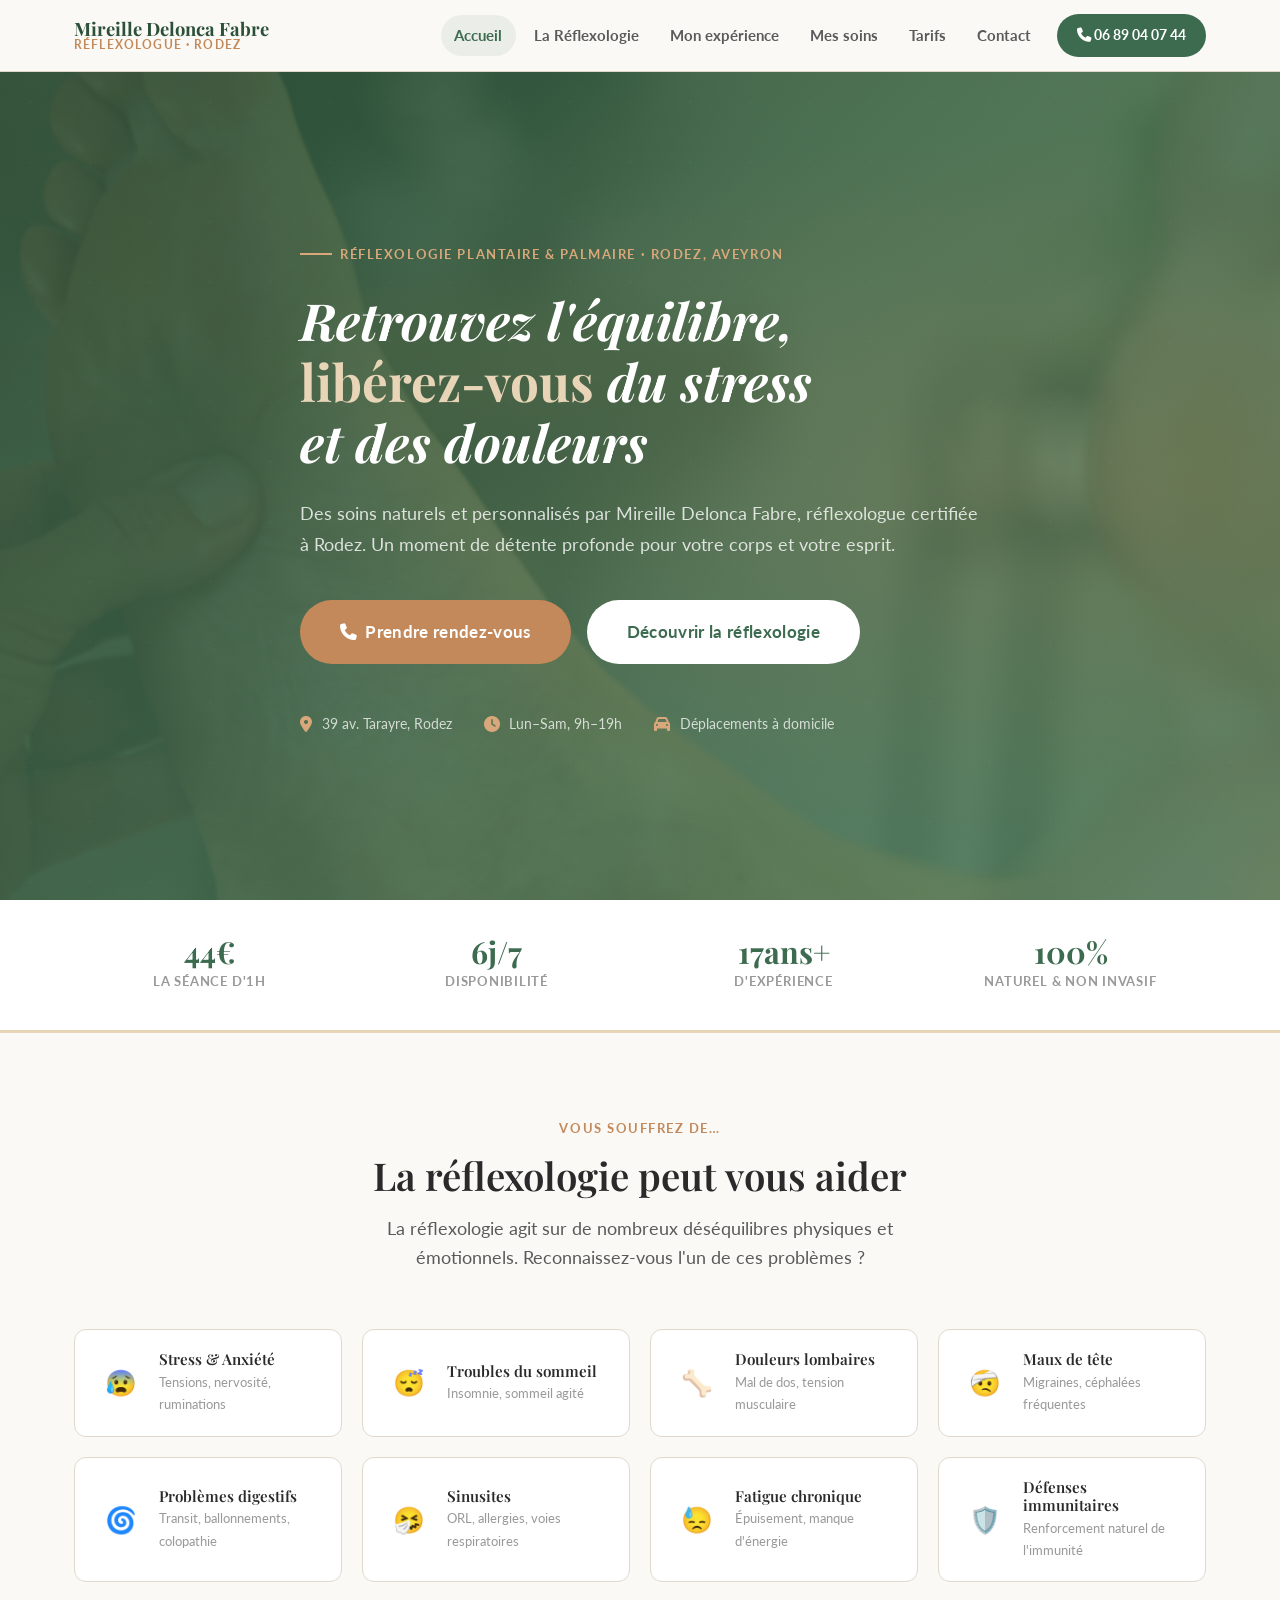
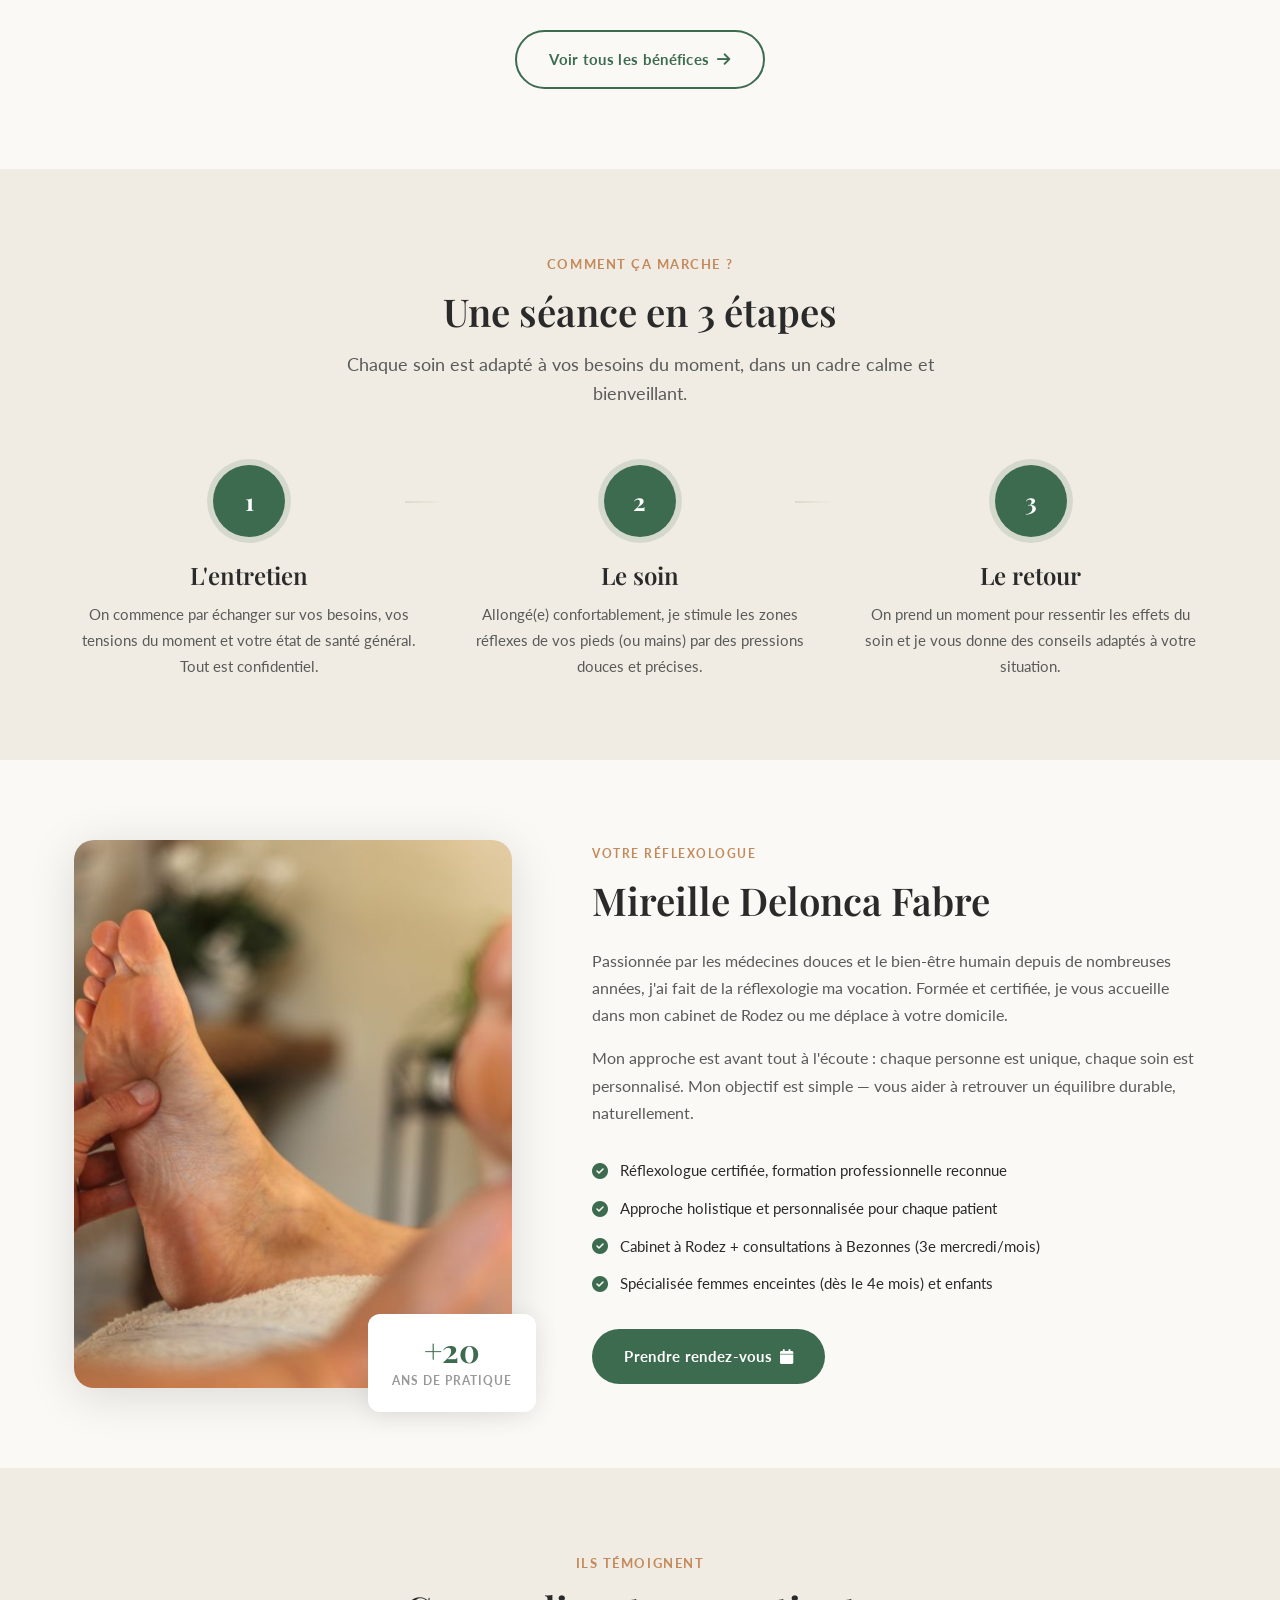
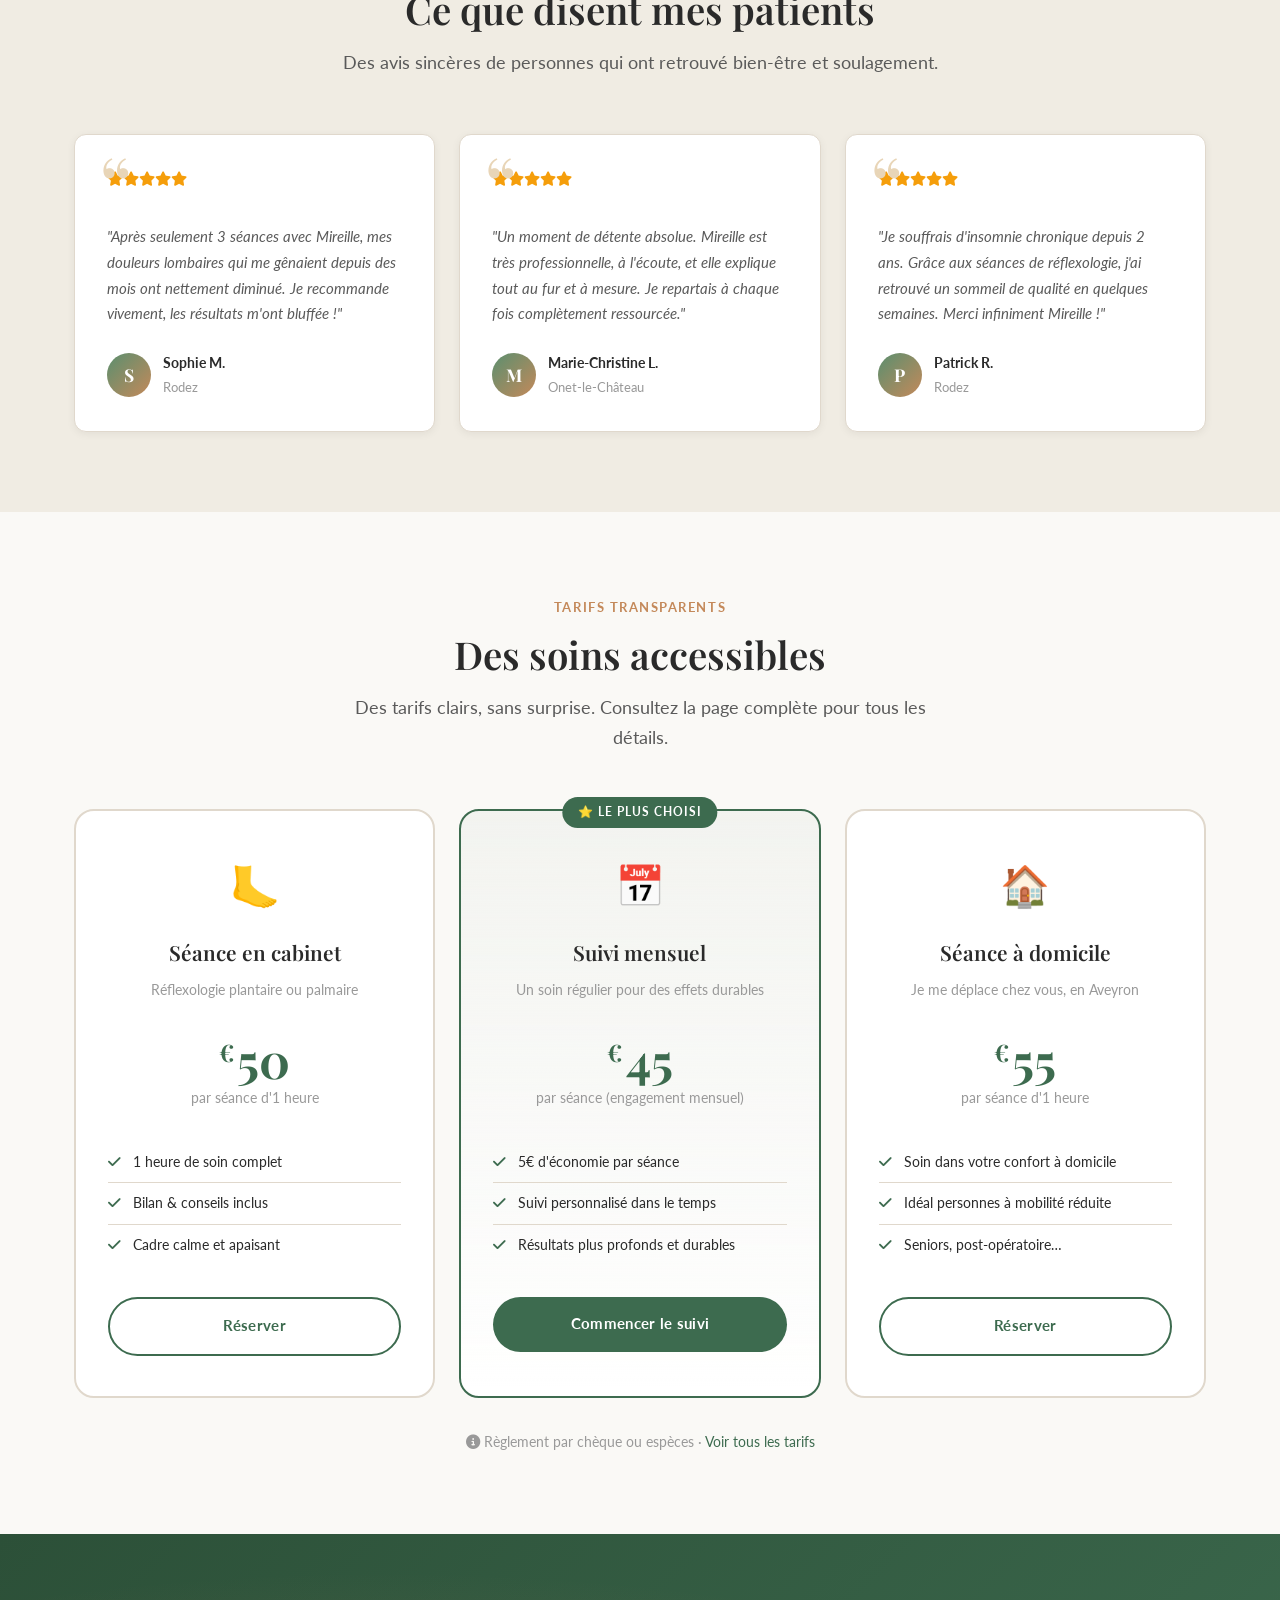
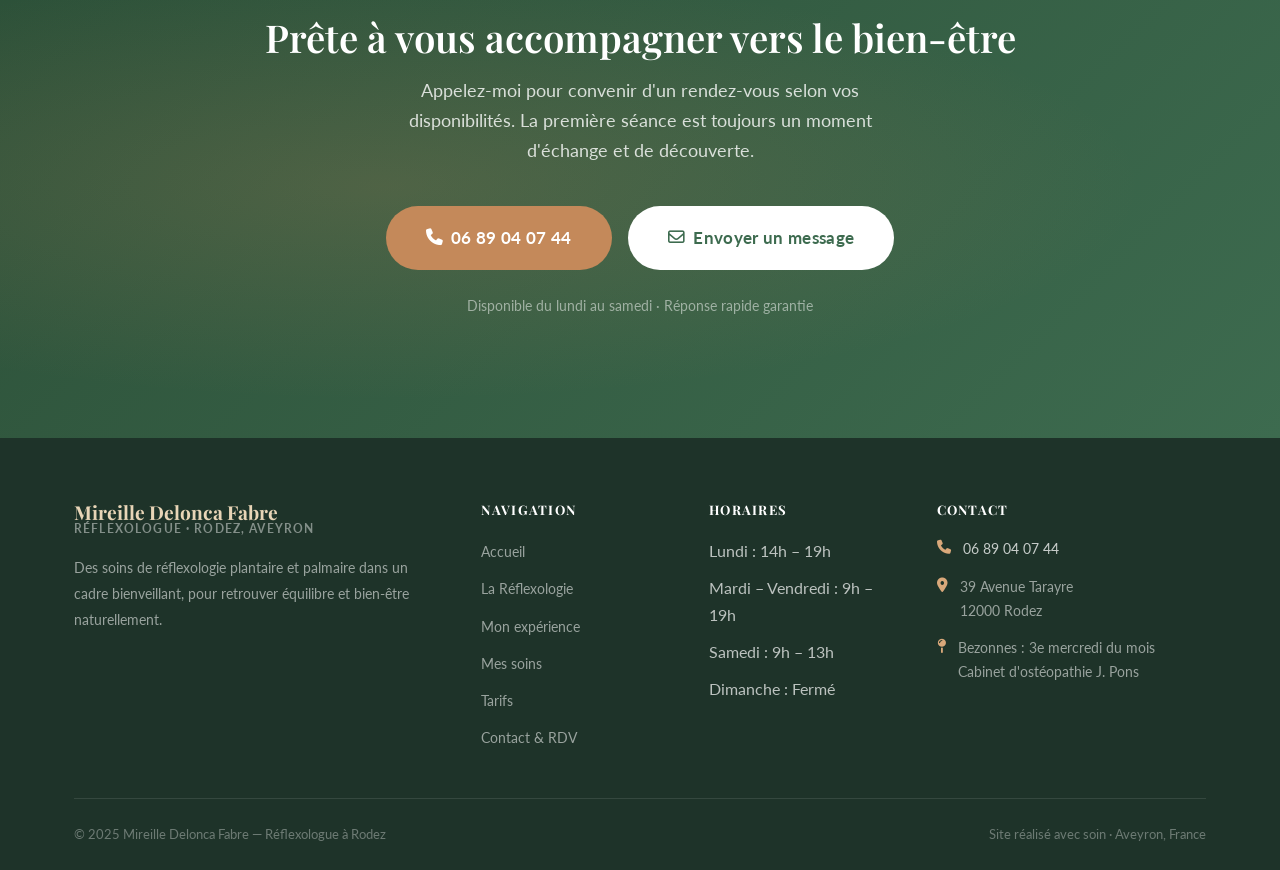
==== commit 675407cf: "add photos" ====
--- a/index.html
+++ b/index.html
@@ -207,10 +207,12 @@
     <div class="container">
       <div class="about-content">
         <div class="about-image-wrap" data-reveal>
-          <div class="about-image-placeholder">
-            <i class="fa-solid fa-user-nurse"></i>
-            <p><strong>Photo de Mireille</strong><br><small>À remplacer par votre portrait professionnel</small></p>
-          </div>
+          <img
+            src="img/aveyron_reflexologue24.jpg"
+            alt="Séance de réflexologie plantaire — Mireille Delonca Fabre, réflexologue à Rodez"
+            class="about-image"
+            loading="lazy"
+          />
           <div class="about-badge">
             <div class="about-badge-value">+20</div>
             <div class="about-badge-label">ans de pratique</div>
--- a/css/style.css
+++ b/css/style.css
@@ -268,7 +268,9 @@
    =============================== */
 .hero {
   min-height: calc(100vh - var(--header-h));
-  background: linear-gradient(135deg, #2c5038 0%, #3d6b4f 50%, #4a7c5c 100%);
+  background:
+    linear-gradient(135deg, rgba(44,80,56,.91) 0%, rgba(61,107,79,.86) 50%, rgba(74,124,92,.82) 100%),
+    url('../img/reflexo_slider071.jpg') center/cover no-repeat;
   display: flex;
   align-items: center;
   position: relative;
@@ -447,11 +449,8 @@
   width: 100%;
   aspect-ratio: 4/5;
   object-fit: cover;
-  background: linear-gradient(135deg, var(--accent) 0%, var(--bg-alt) 100%);
-  display: flex;
-  align-items: center;
-  justify-content: center;
-  font-size: 5rem;
+  display: block;
+  box-shadow: var(--shadow-lg);
 }
 .about-image-placeholder {
   width: 100%;
@@ -808,8 +807,22 @@
   justify-content: center;
   gap: 1rem;
   font-size: 4rem;
+  overflow: hidden;
 }
 .soin-visual-label { font-size: .85rem; font-weight: 700; color: var(--primary-dark); opacity: .7; }
+.soin-visual--img {
+  padding: 0;
+  background: none;
+}
+.soin-visual--img img {
+  width: 100%;
+  height: 100%;
+  object-fit: cover;
+  display: block;
+  border-radius: var(--radius-lg);
+  transition: transform .4s var(--ease);
+}
+.soin-visual--img:hover img { transform: scale(1.03); }
 .soin-content .pretitle {
   display: inline-block;
   font-size: .78rem;
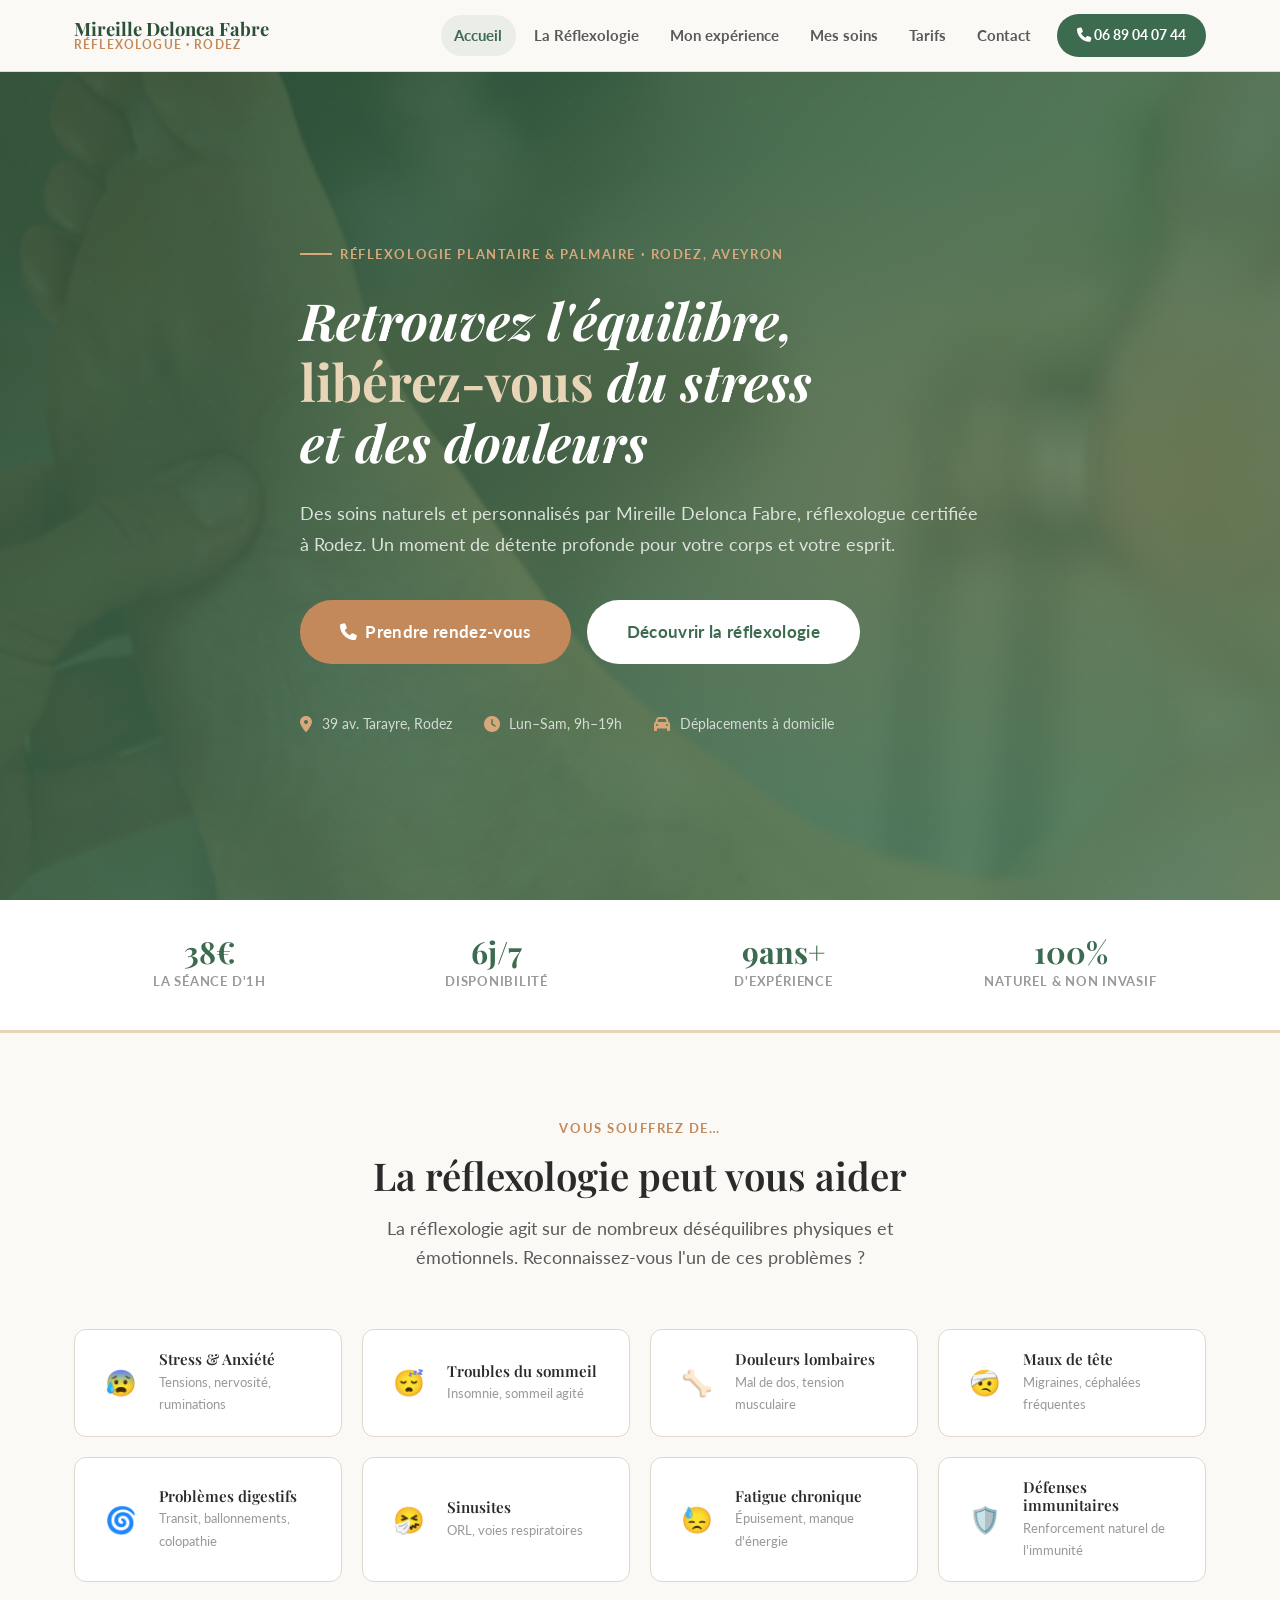
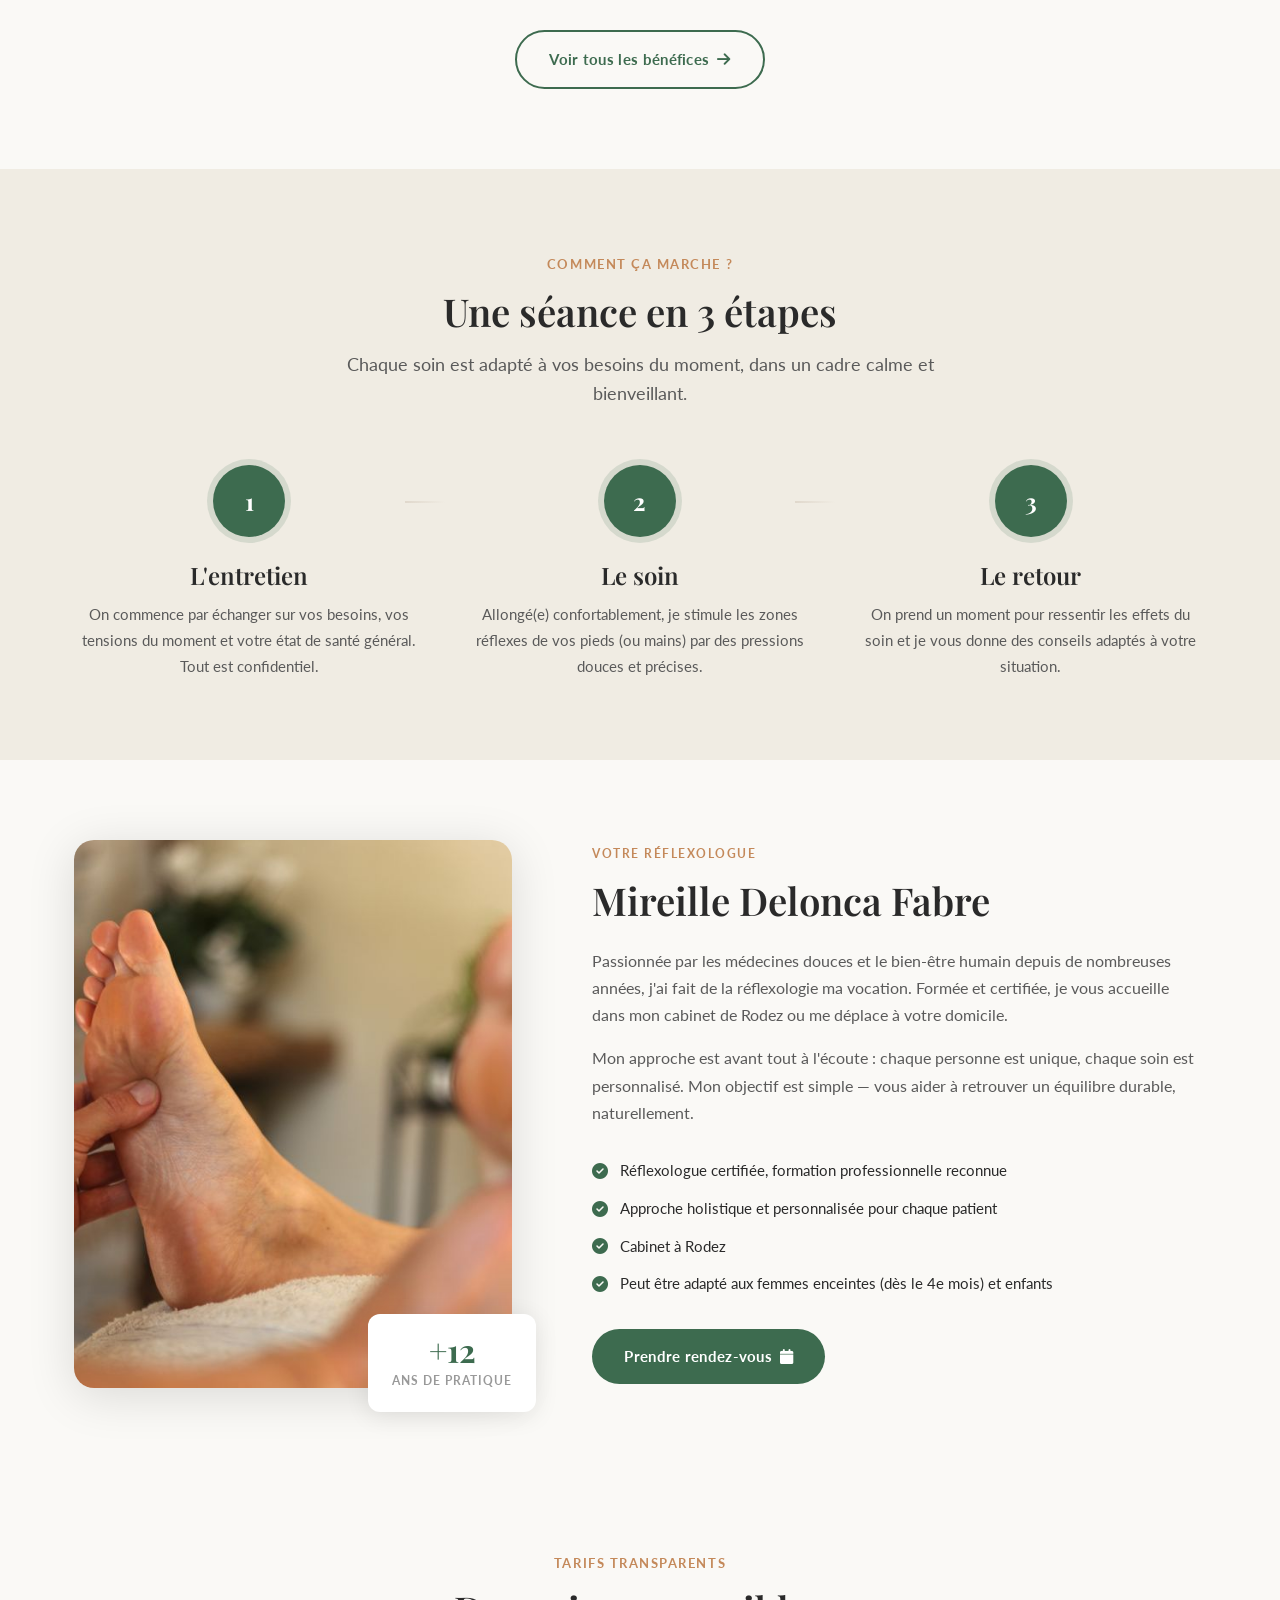
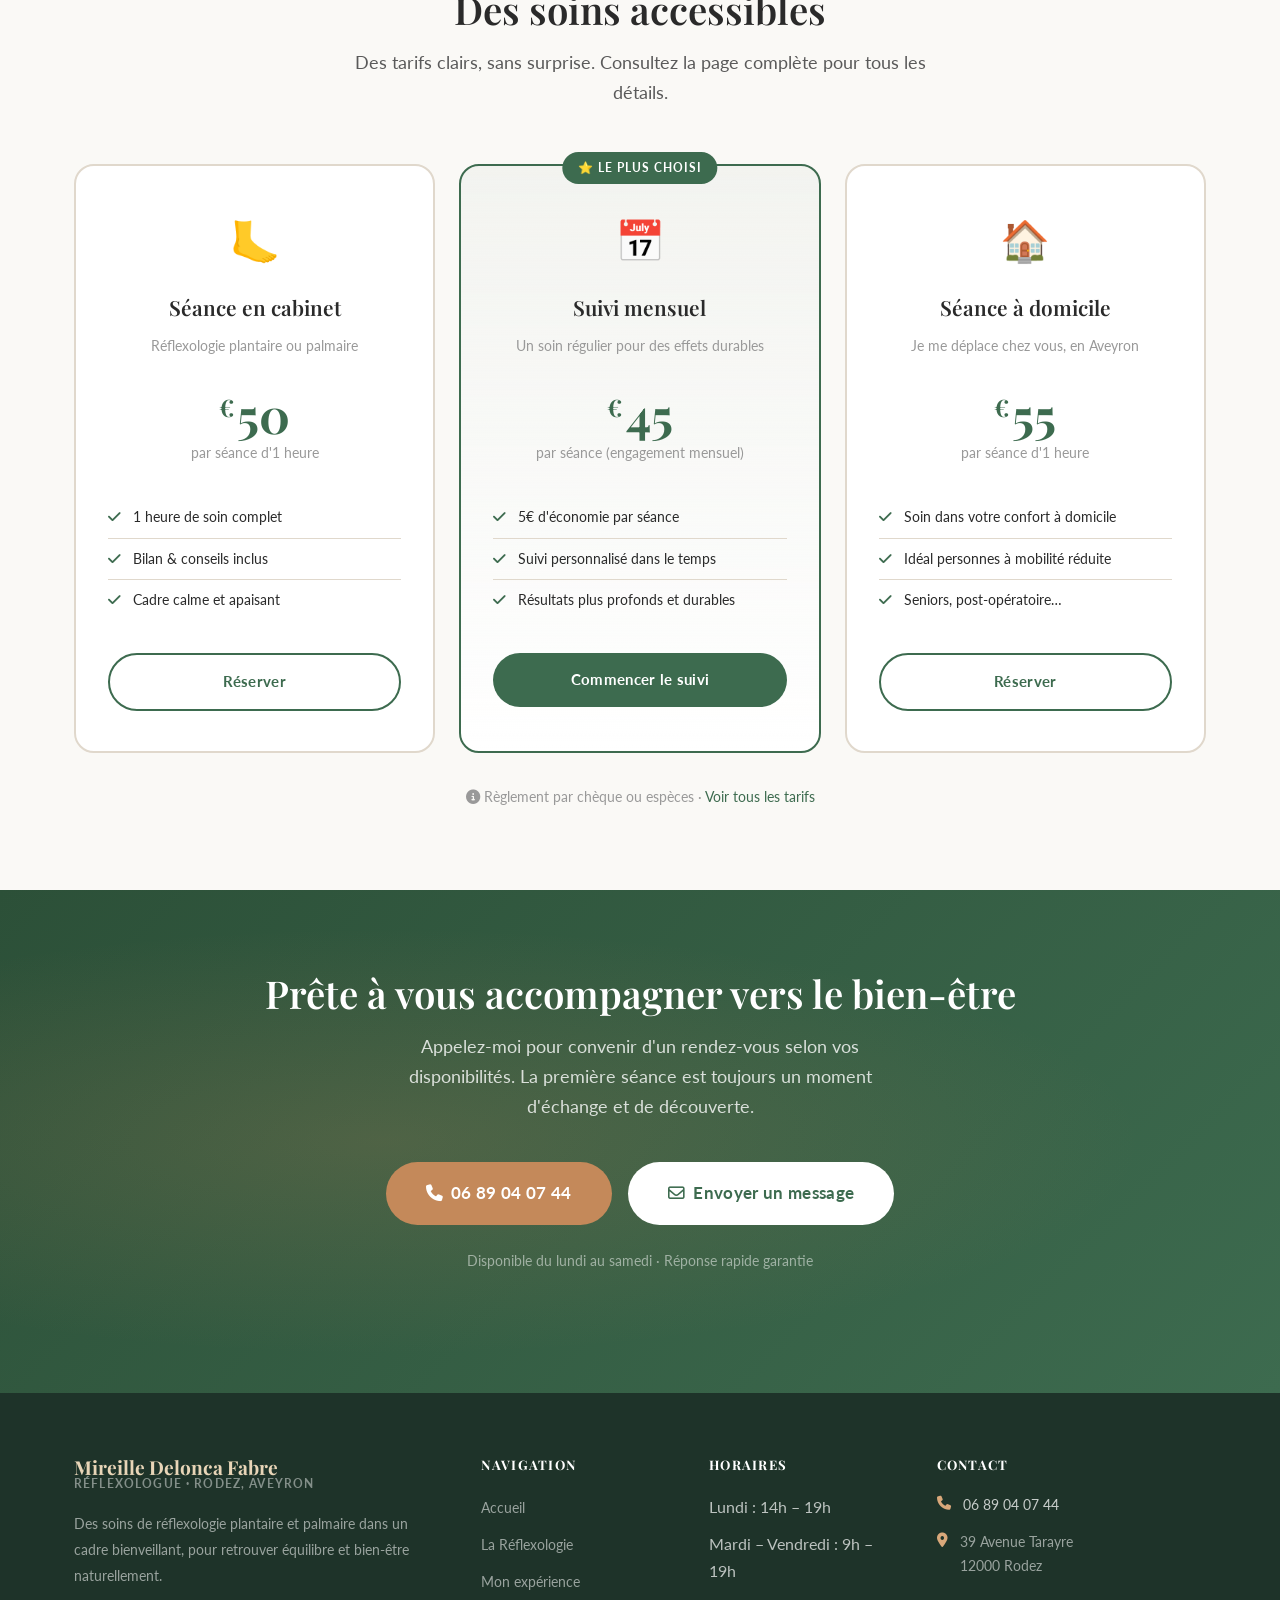
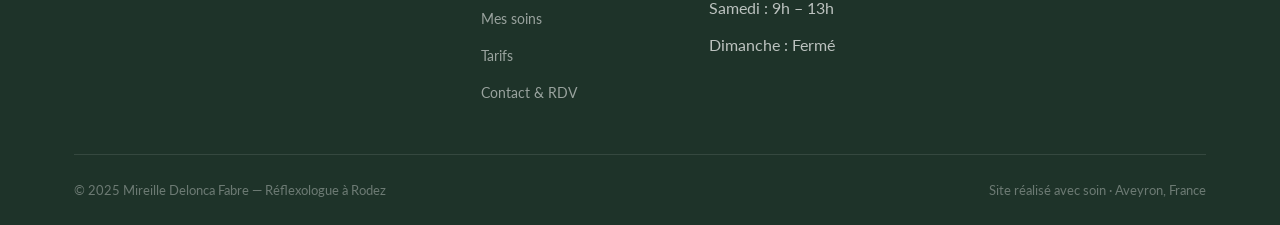
==== commit aa25d708: "changes" ====
--- a/index.html
+++ b/index.html
@@ -89,7 +89,7 @@
           <div class="stat-label">Disponibilité</div>
         </div>
         <div class="stat-item">
-          <div class="stat-value" data-count="20" data-suffix="ans+">20ans+</div>
+          <div class="stat-value" data-count="12" data-suffix="ans+">12ans+</div>
           <div class="stat-label">D'expérience</div>
         </div>
         <div class="stat-item">
@@ -148,7 +148,7 @@
           <div class="condition-icon">🤧</div>
           <div>
             <h4>Sinusites</h4>
-            <p>ORL, allergies, voies respiratoires</p>
+            <p>ORL, voies respiratoires</p>
           </div>
         </div>
         <div class="condition-card" data-reveal data-delay="300">
@@ -214,7 +214,7 @@
             loading="lazy"
           />
           <div class="about-badge">
-            <div class="about-badge-value">+20</div>
+            <div class="about-badge-value">+12</div>
             <div class="about-badge-label">ans de pratique</div>
           </div>
         </div>
@@ -242,74 +242,16 @@
             </div>
             <div class="about-value">
               <i class="fa-solid fa-check-circle"></i>
-              <span>Cabinet à Rodez + consultations à Bezonnes (3e mercredi/mois)</span>
+              <span>Cabinet à Rodez</span>
             </div>
             <div class="about-value">
               <i class="fa-solid fa-check-circle"></i>
-              <span>Spécialisée femmes enceintes (dès le 4e mois) et enfants</span>
+              <span>Peut être adapté aux femmes enceintes (dès le 4e mois) et enfants</span>
             </div>
           </div>
           <a href="contact.html" class="btn btn-primary">
             Prendre rendez-vous <i class="fa-solid fa-calendar"></i>
           </a>
-        </div>
-      </div>
-    </div>
-  </section>
-
-  <!-- ===== TESTIMONIALS ===== -->
-  <section class="section section-alt">
-    <div class="container">
-      <div class="section-header" data-reveal>
-        <span class="pretitle">Ils témoignent</span>
-        <h2>Ce que disent mes patients</h2>
-        <p>Des avis sincères de personnes qui ont retrouvé bien-être et soulagement.</p>
-      </div>
-      <div class="testimonials-grid">
-        <div class="testimonial-card" data-reveal data-delay="0">
-          <div class="testimonial-stars">
-            <i class="fa-solid fa-star"></i><i class="fa-solid fa-star"></i><i class="fa-solid fa-star"></i><i class="fa-solid fa-star"></i><i class="fa-solid fa-star"></i>
-          </div>
-          <p class="testimonial-text">
-            "Après seulement 3 séances avec Mireille, mes douleurs lombaires qui me gênaient depuis des mois ont nettement diminué. Je recommande vivement, les résultats m'ont bluffée !"
-          </p>
-          <div class="testimonial-author">
-            <div class="testimonial-avatar">S</div>
-            <div>
-              <div class="testimonial-name">Sophie M.</div>
-              <div class="testimonial-location">Rodez</div>
-            </div>
-          </div>
-        </div>
-        <div class="testimonial-card" data-reveal data-delay="100">
-          <div class="testimonial-stars">
-            <i class="fa-solid fa-star"></i><i class="fa-solid fa-star"></i><i class="fa-solid fa-star"></i><i class="fa-solid fa-star"></i><i class="fa-solid fa-star"></i>
-          </div>
-          <p class="testimonial-text">
-            "Un moment de détente absolue. Mireille est très professionnelle, à l'écoute, et elle explique tout au fur et à mesure. Je repartais à chaque fois complètement ressourcée."
-          </p>
-          <div class="testimonial-author">
-            <div class="testimonial-avatar">M</div>
-            <div>
-              <div class="testimonial-name">Marie-Christine L.</div>
-              <div class="testimonial-location">Onet-le-Château</div>
-            </div>
-          </div>
-        </div>
-        <div class="testimonial-card" data-reveal data-delay="200">
-          <div class="testimonial-stars">
-            <i class="fa-solid fa-star"></i><i class="fa-solid fa-star"></i><i class="fa-solid fa-star"></i><i class="fa-solid fa-star"></i><i class="fa-solid fa-star"></i>
-          </div>
-          <p class="testimonial-text">
-            "Je souffrais d'insomnie chronique depuis 2 ans. Grâce aux séances de réflexologie, j'ai retrouvé un sommeil de qualité en quelques semaines. Merci infiniment Mireille !"
-          </p>
-          <div class="testimonial-author">
-            <div class="testimonial-avatar">P</div>
-            <div>
-              <div class="testimonial-name">Patrick R.</div>
-              <div class="testimonial-location">Rodez</div>
-            </div>
-          </div>
         </div>
       </div>
     </div>
@@ -438,10 +380,6 @@
             <i class="fa-solid fa-location-dot"></i>
             <div>39 Avenue Tarayre<br>12000 Rodez</div>
           </div>
-          <div class="footer-contact-item">
-            <i class="fa-solid fa-map-pin"></i>
-            <div>Bezonnes : 3e mercredi du mois<br>Cabinet d'ostéopathie J. Pons</div>
-          </div>
         </div>
       </div>
       <div class="footer-bottom">
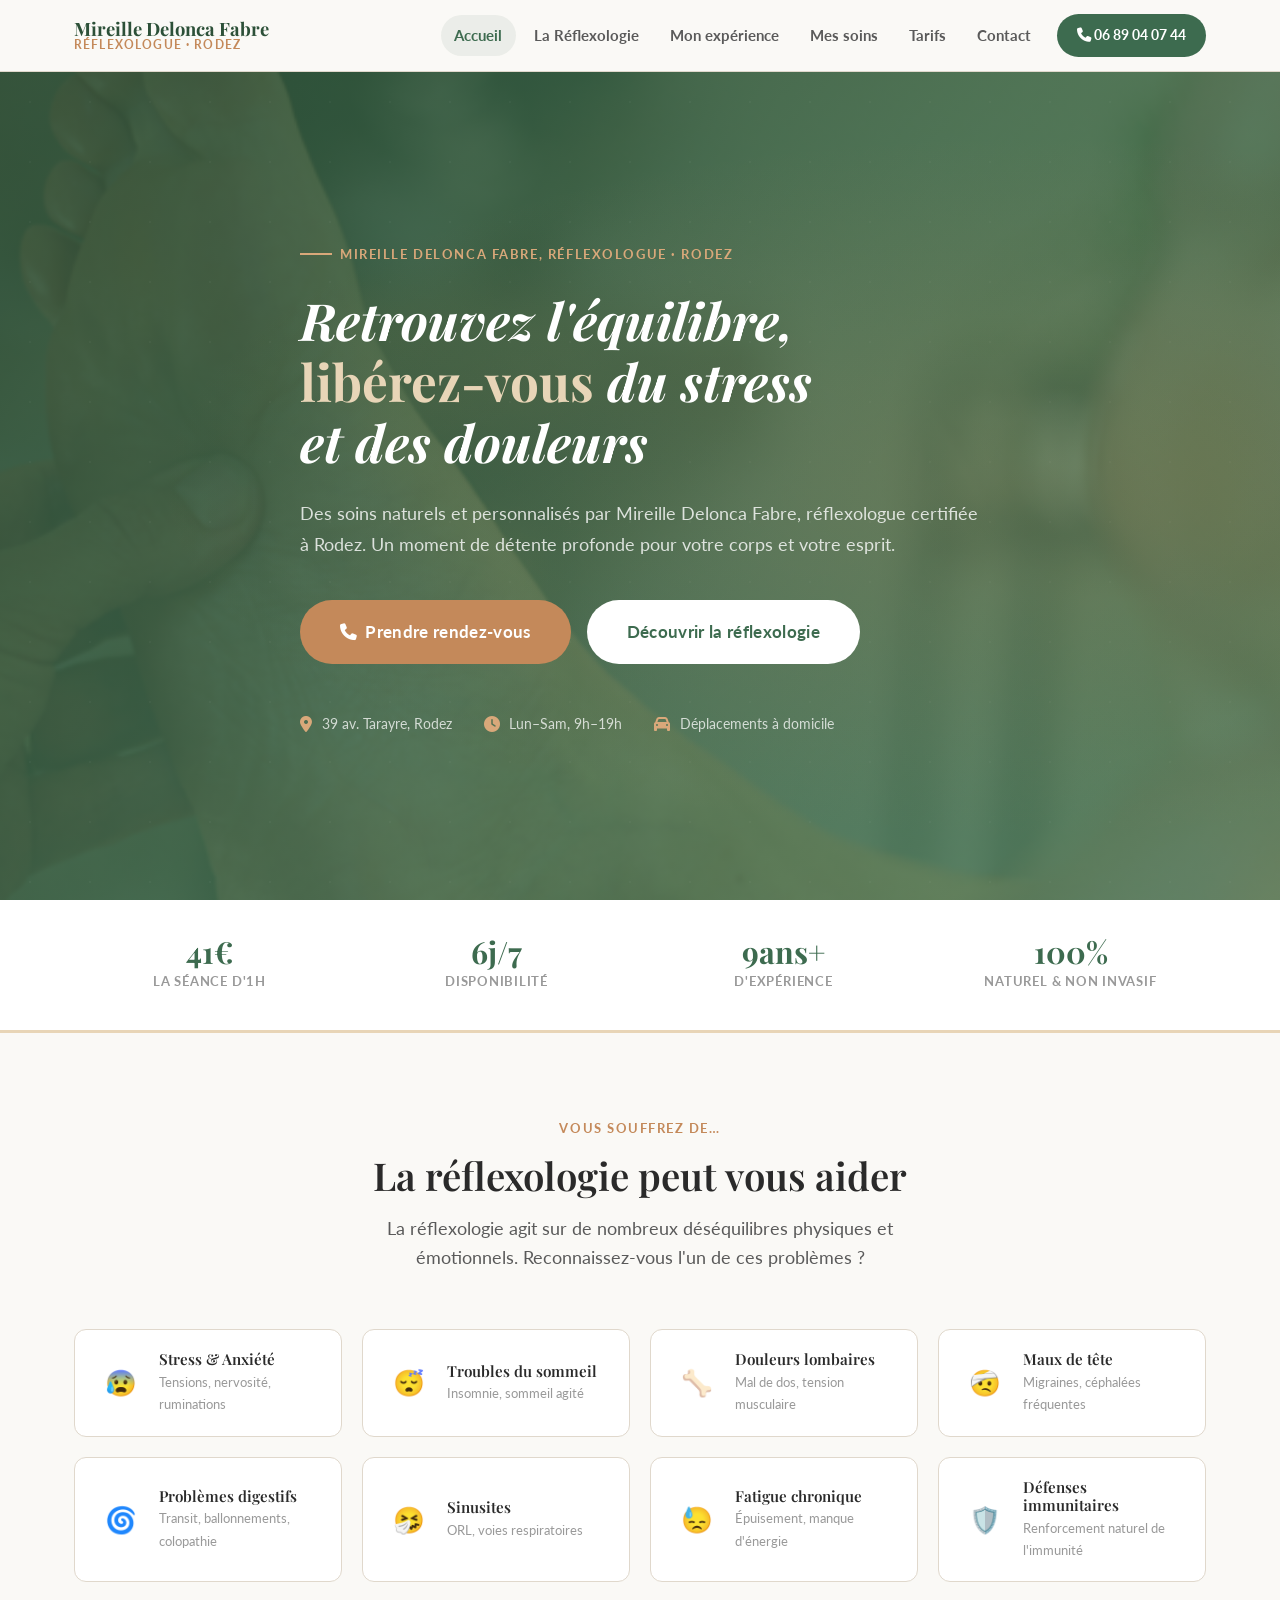
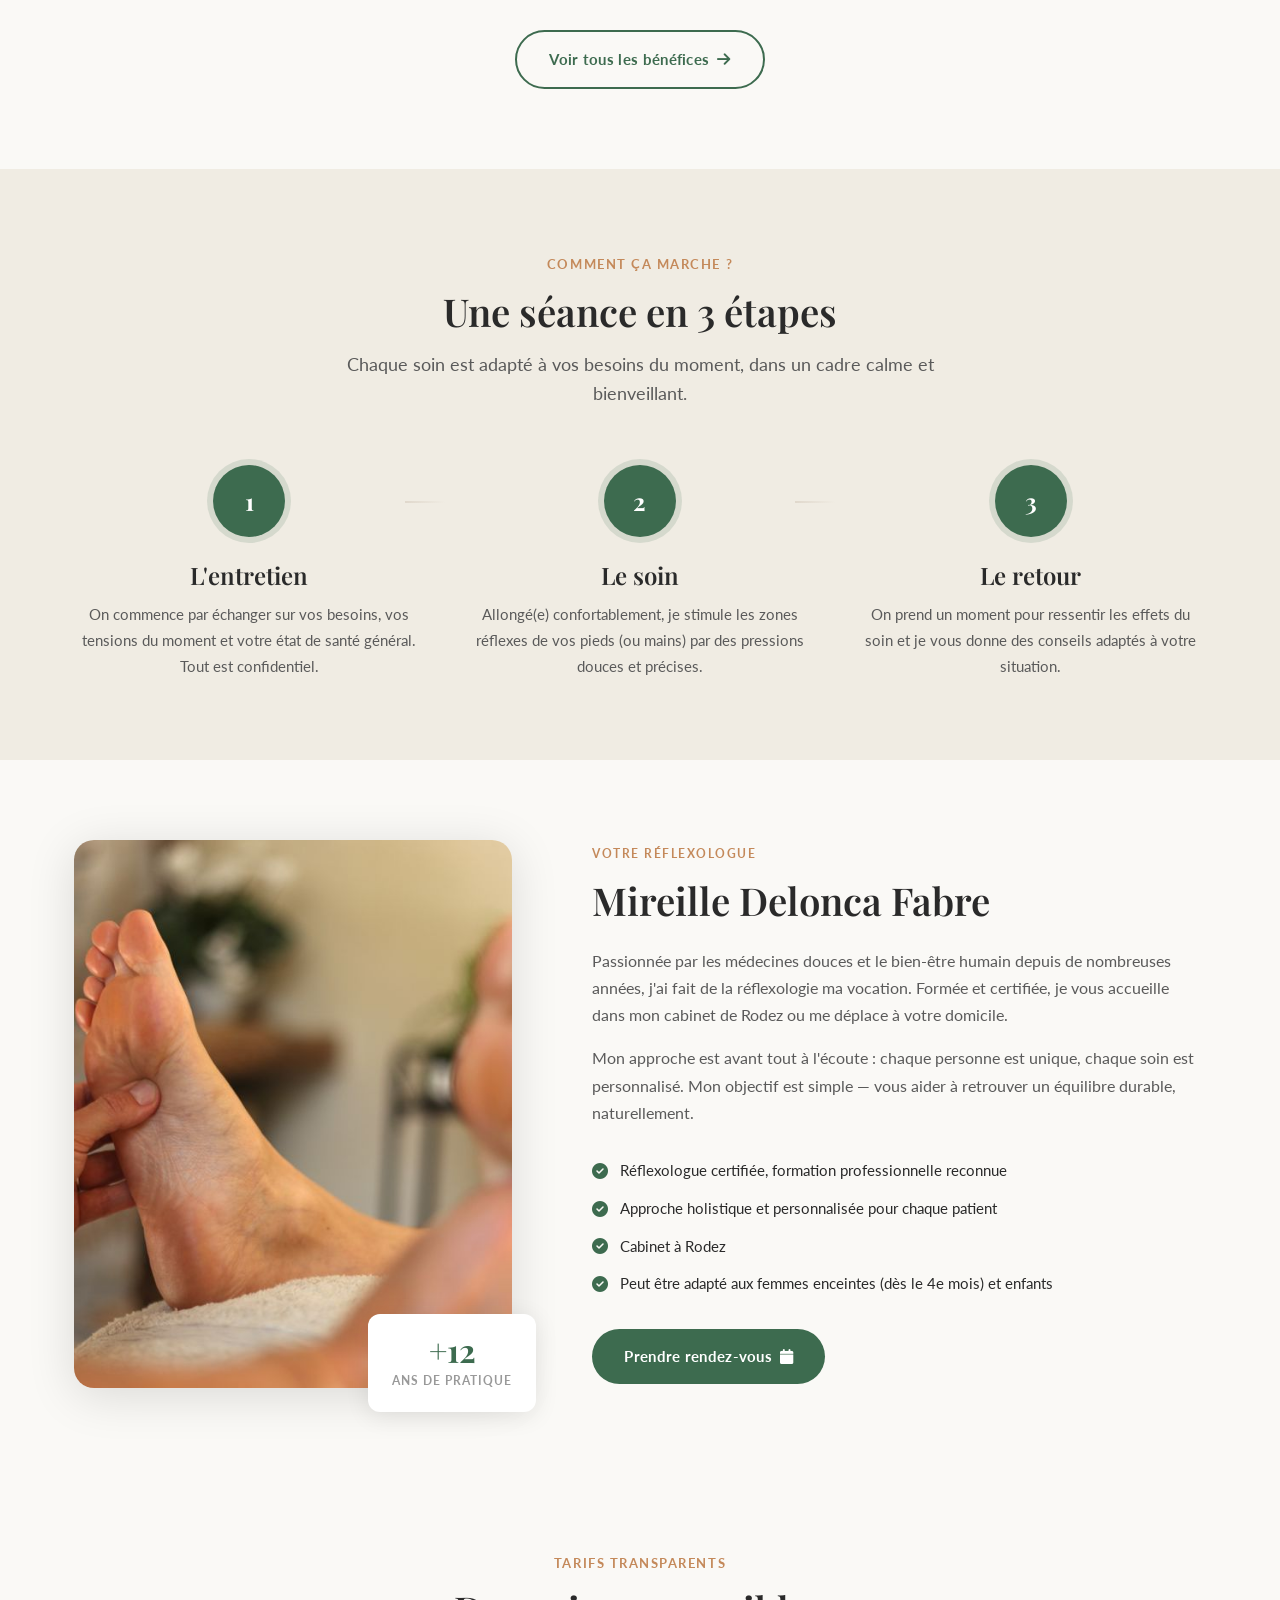
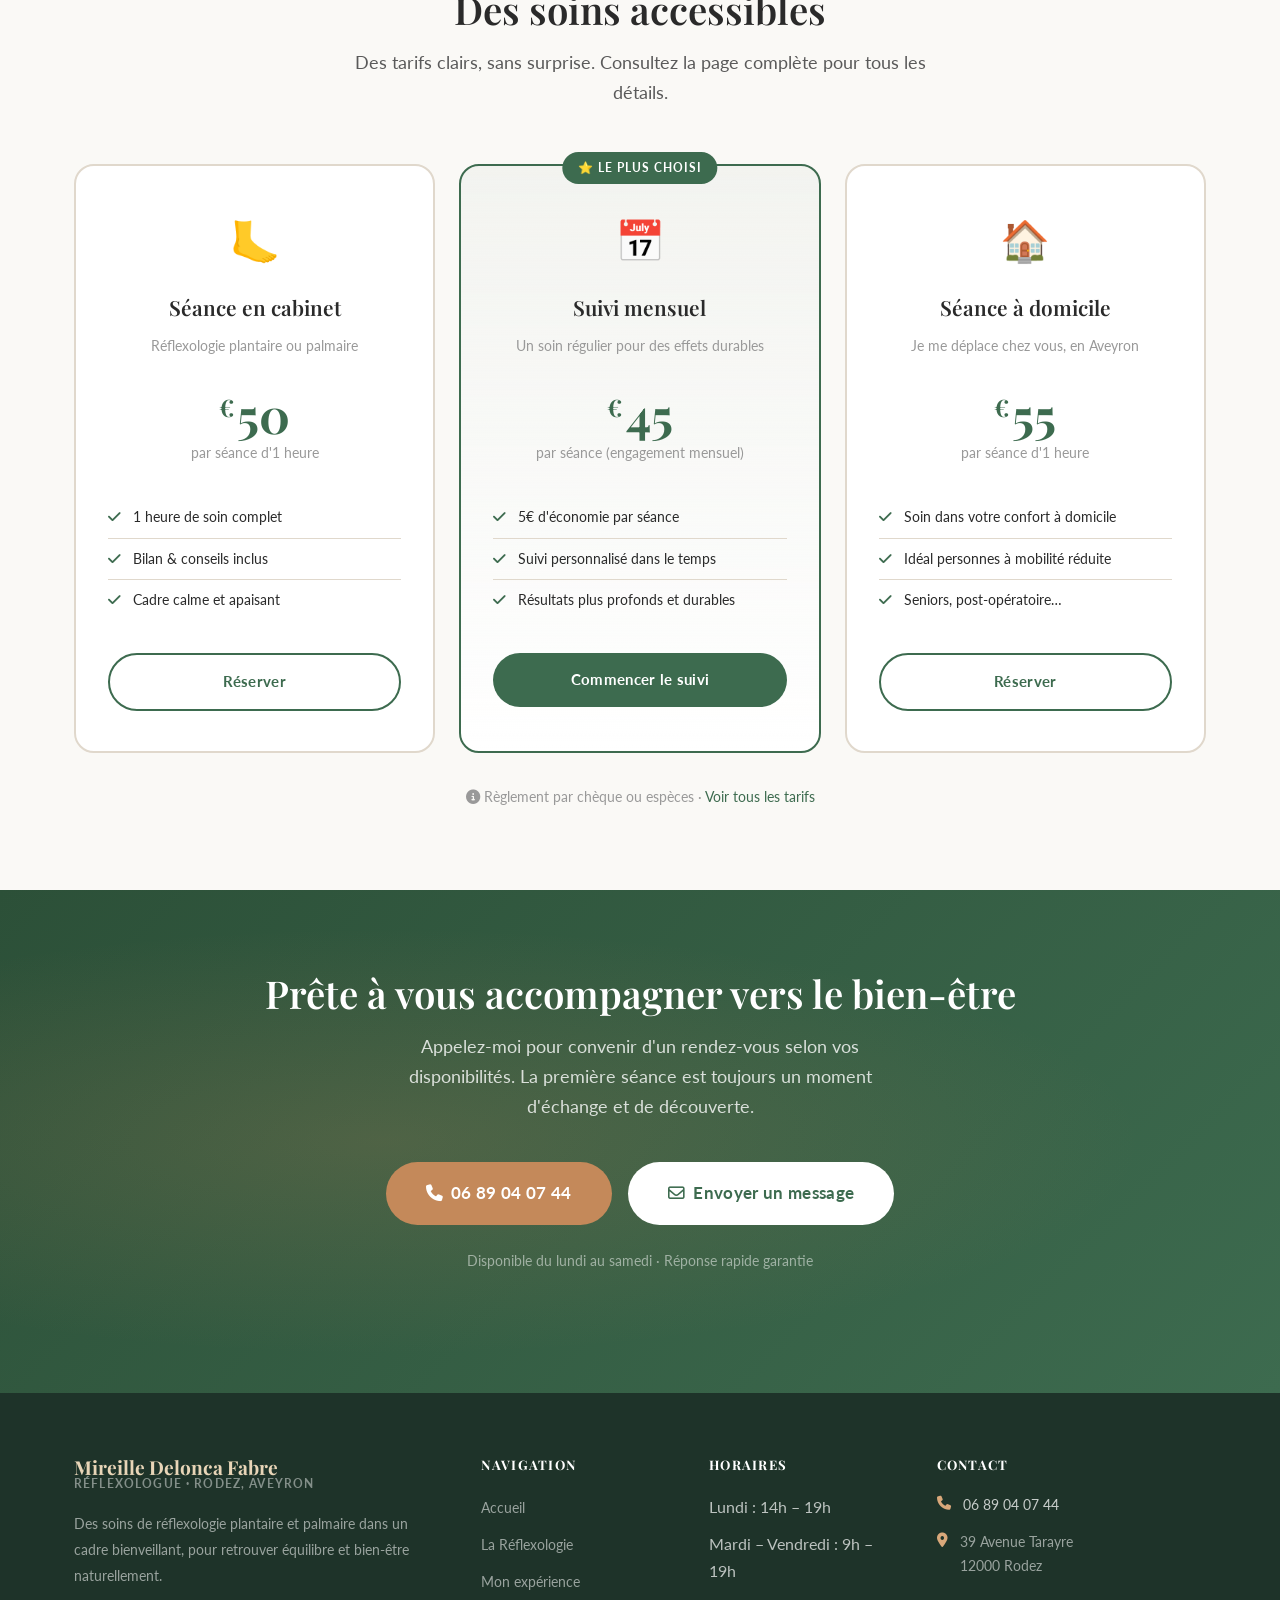
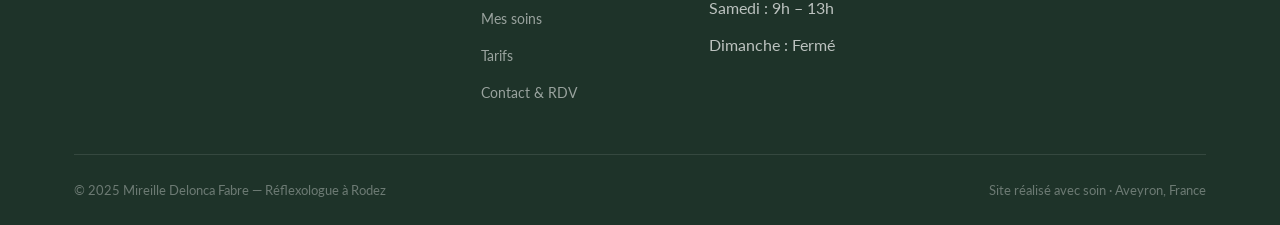
==== commit e364e7e6: "fix" ====
--- a/index.html
+++ b/index.html
@@ -41,7 +41,7 @@
   <section class="hero">
     <div class="container">
       <div class="hero-content">
-        <span class="hero-pretitle fade-in">Réflexologie plantaire &amp; palmaire · Rodez, Aveyron</span>
+        <span class="hero-pretitle fade-in">Mireille Delonca Fabre, Réflexologue · Rodez</span>
         <h1 class="fade-in fade-in-1">
           Retrouvez l'équilibre,<br><em>libérez-vous</em> du stress<br>et des douleurs
         </h1>
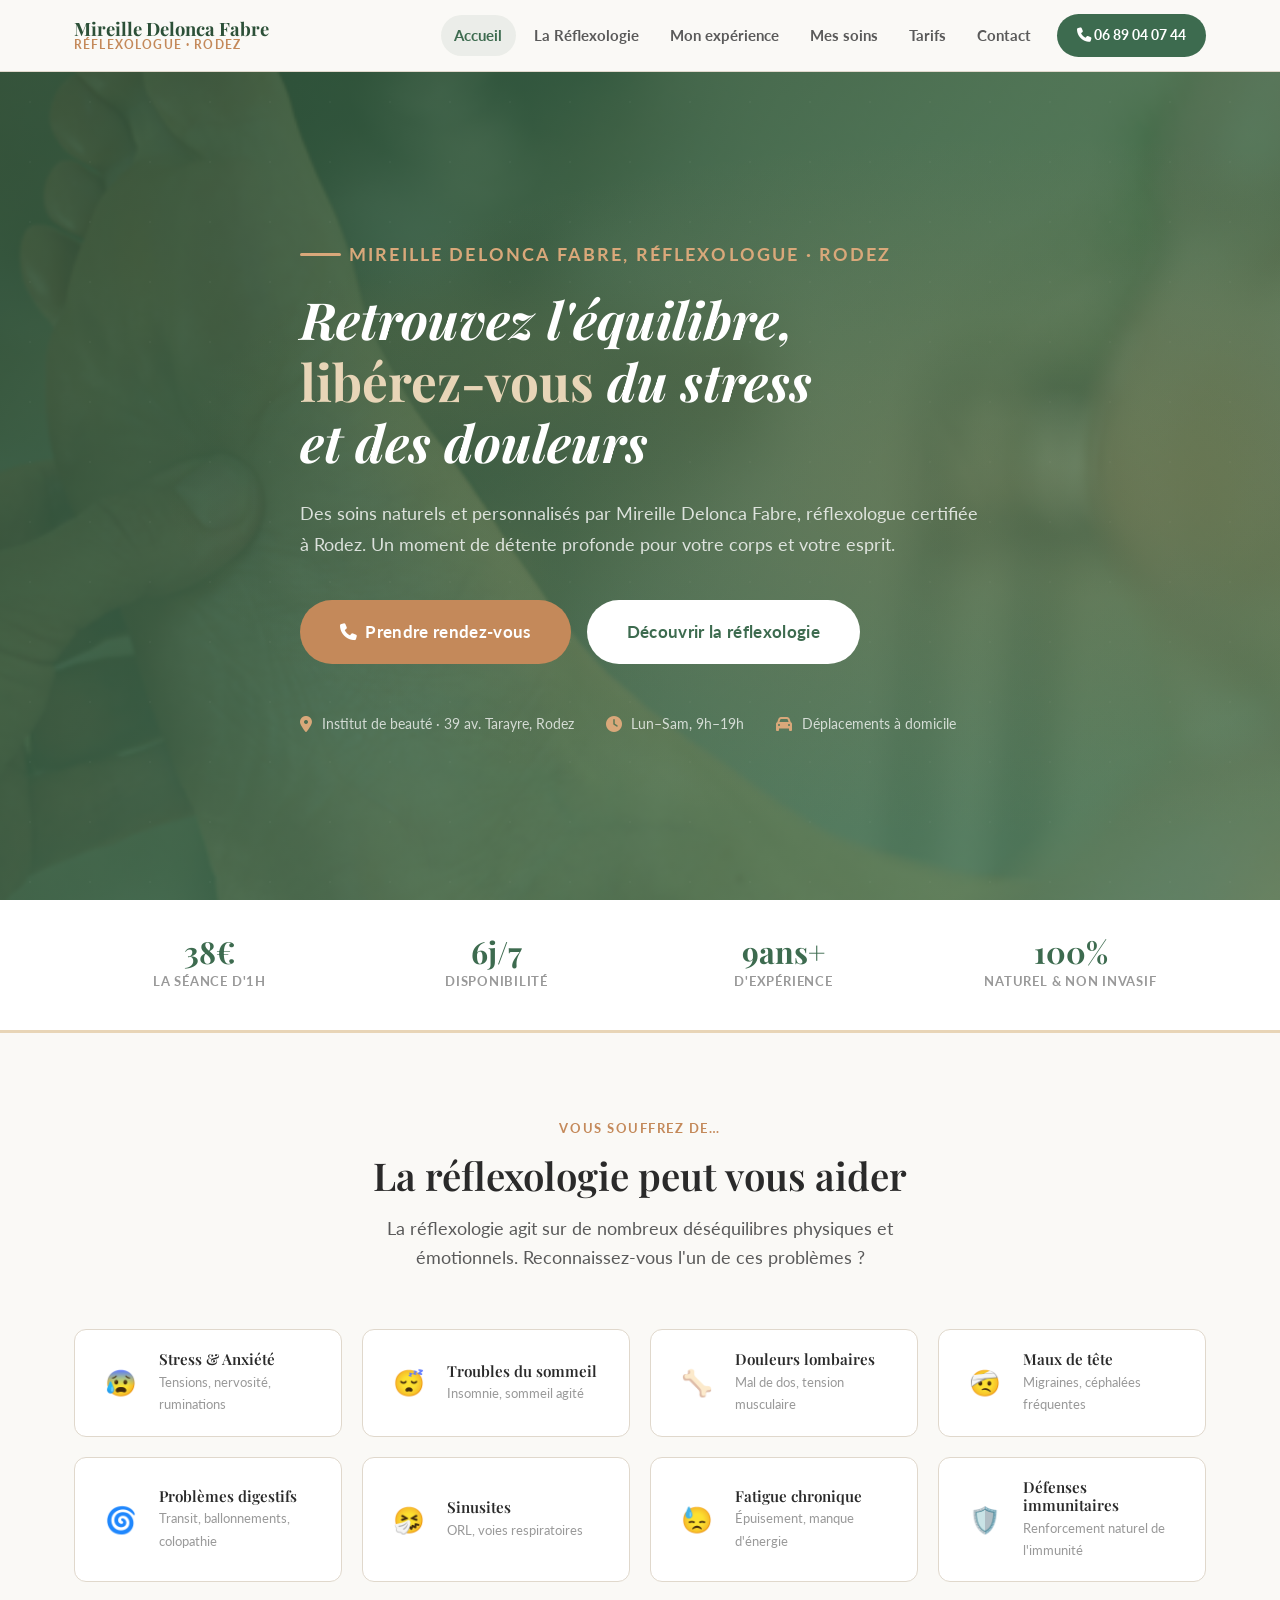
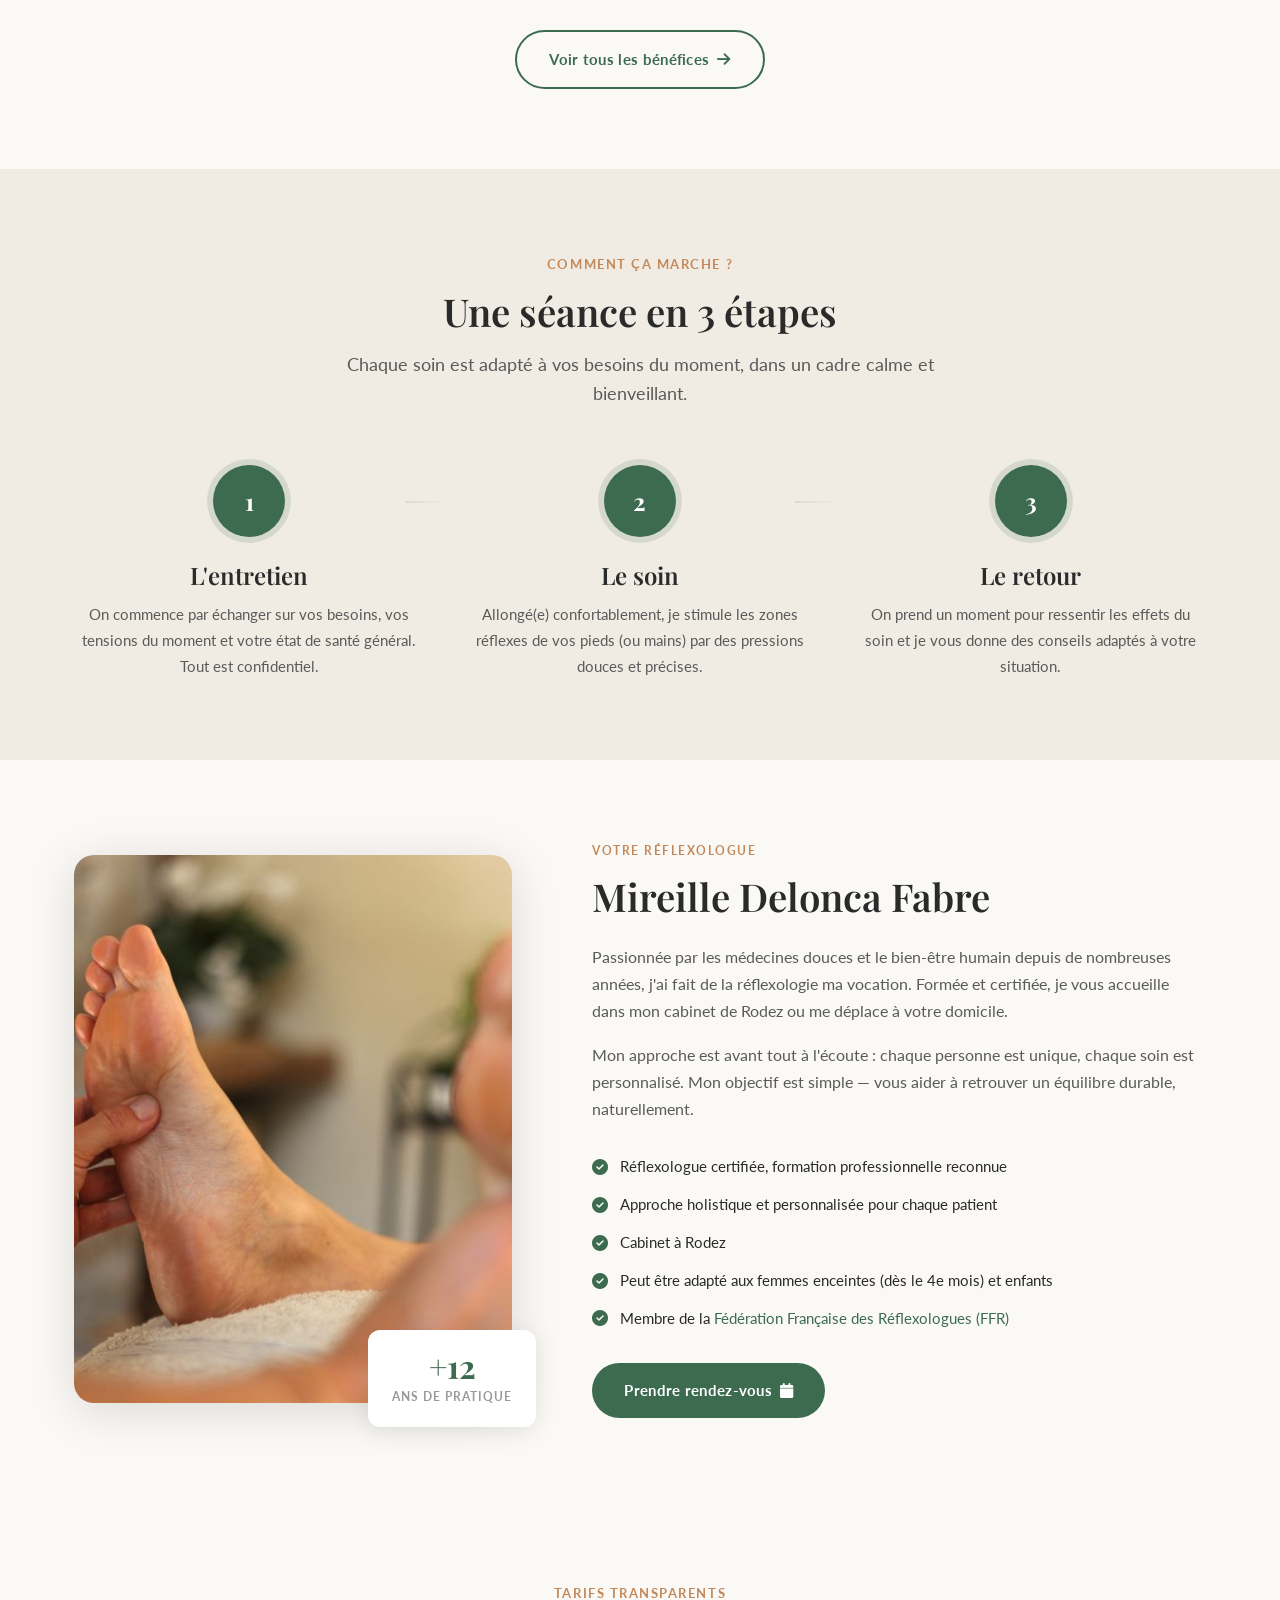
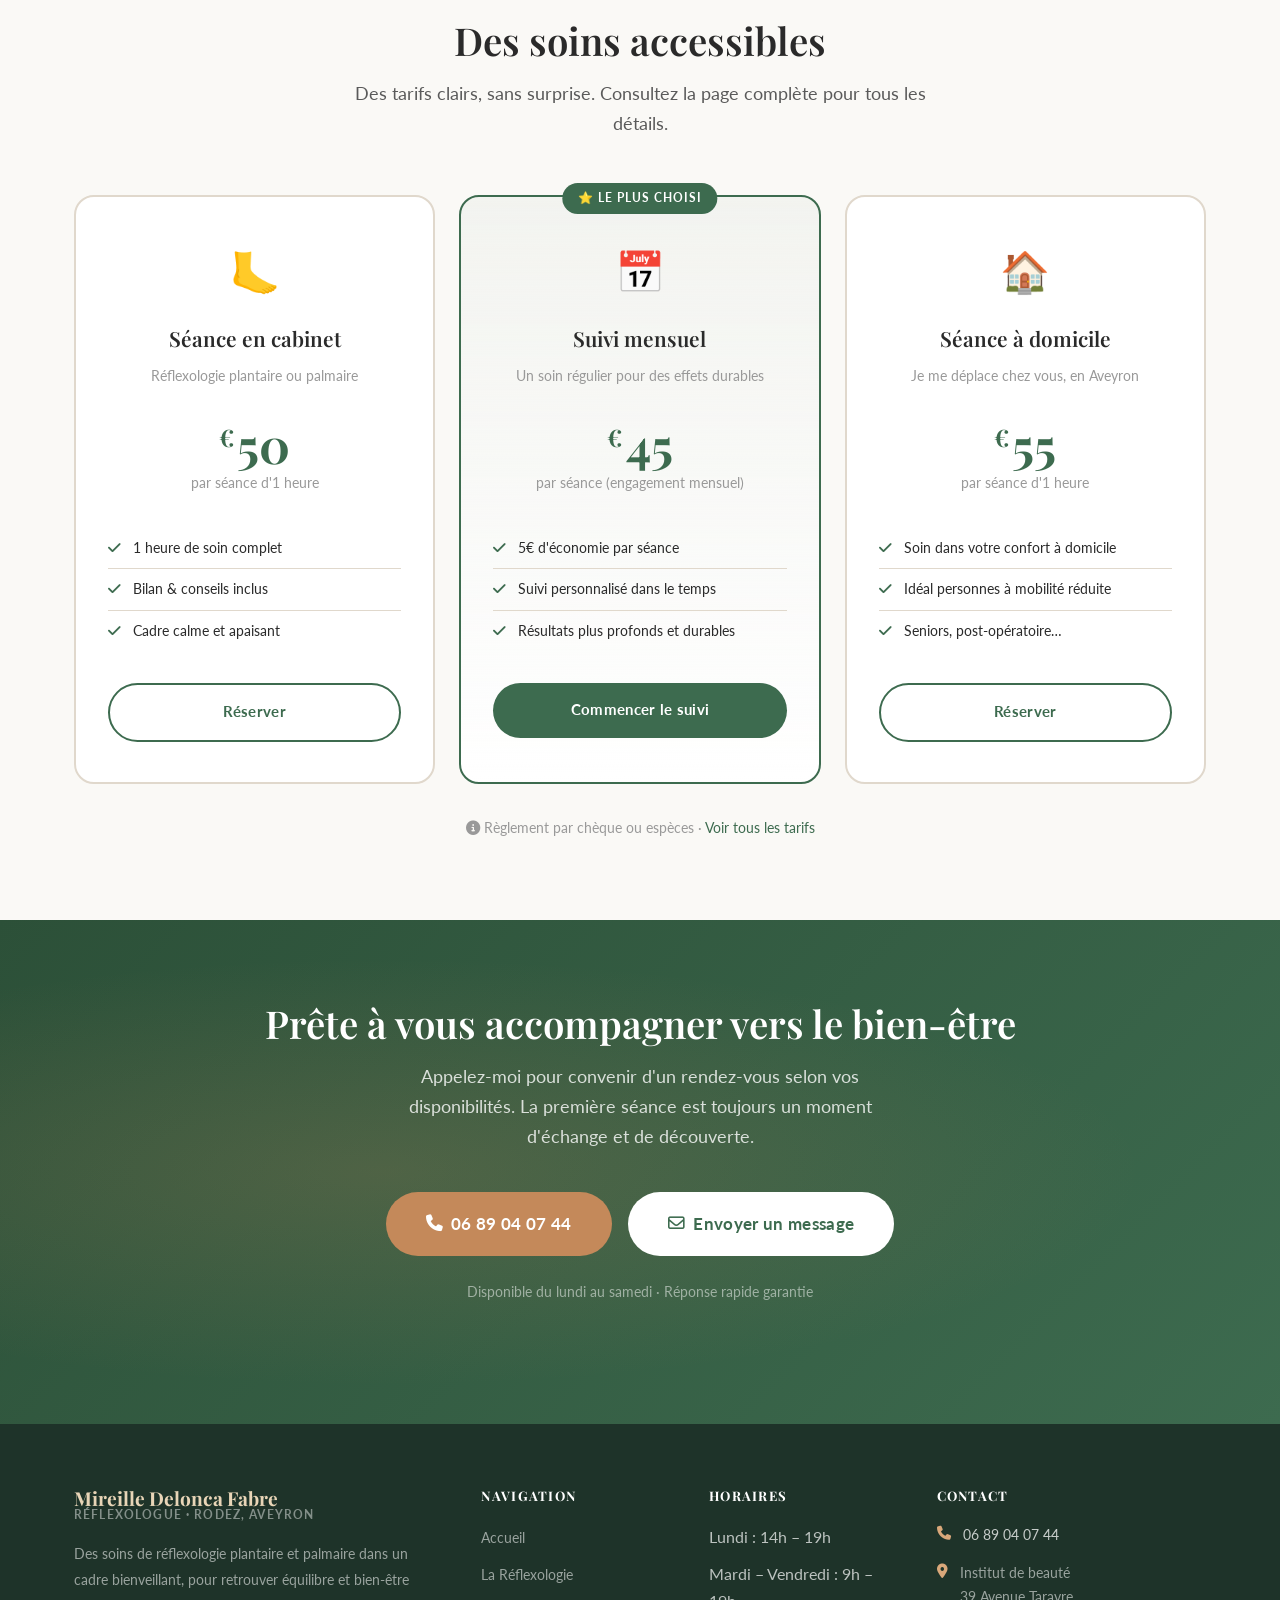
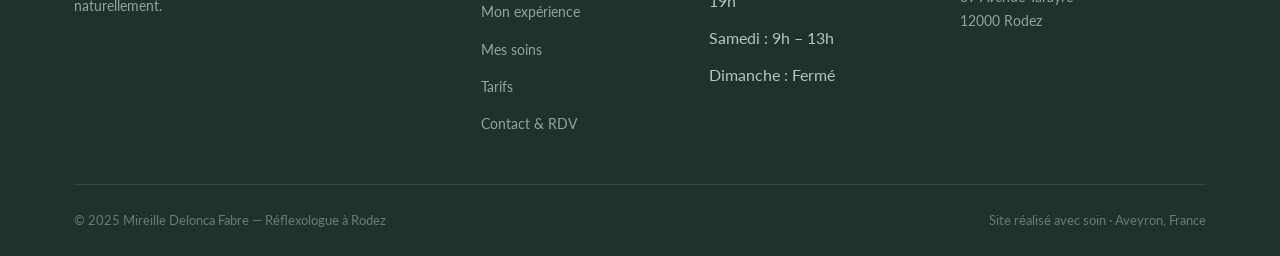
==== commit 69f69a7e: "fluent website" ====
--- a/index.html
+++ b/index.html
@@ -61,7 +61,7 @@
         <div class="hero-trust fade-in fade-in-4">
           <div class="hero-trust-item">
             <i class="fa-solid fa-location-dot"></i>
-            <span>39 av. Tarayre, Rodez</span>
+            <span>Institut de beauté · 39 av. Tarayre, Rodez</span>
           </div>
           <div class="hero-trust-item">
             <i class="fa-solid fa-clock"></i>
@@ -248,6 +248,10 @@
               <i class="fa-solid fa-check-circle"></i>
               <span>Peut être adapté aux femmes enceintes (dès le 4e mois) et enfants</span>
             </div>
+            <div class="about-value">
+              <i class="fa-solid fa-check-circle"></i>
+              <span>Membre de la <a href="https://reflexologues.fr" target="_blank" rel="noopener noreferrer" style="color:var(--primary);">Fédération Française des Réflexologues (FFR)</a></span>
+            </div>
           </div>
           <a href="contact.html" class="btn btn-primary">
             Prendre rendez-vous <i class="fa-solid fa-calendar"></i>
@@ -378,7 +382,7 @@
           </div>
           <div class="footer-contact-item">
             <i class="fa-solid fa-location-dot"></i>
-            <div>39 Avenue Tarayre<br>12000 Rodez</div>
+            <div>Institut de beauté<br>39 Avenue Tarayre<br>12000 Rodez</div>
           </div>
         </div>
       </div>
--- a/css/style.css
+++ b/css/style.css
@@ -294,18 +294,28 @@
   display: inline-flex;
   align-items: center;
   gap: .5rem;
-  font-size: .82rem;
+
+  /* Responsive */
+  font-size: clamp(0.95rem, 1.4vw, 1.25rem);
+  line-height: 1.2;
+
   font-weight: 700;
   letter-spacing: .12em;
   text-transform: uppercase;
   color: var(--secondary-light);
   margin-bottom: 1.5rem;
 }
+
 .hero-pretitle::before {
   content: '';
   display: inline-block;
-  width: 32px; height: 2px;
+
+  /* Trait proportionné + responsive */
+  width: clamp(28px, 3.2vw, 48px);
+  height: clamp(2px, 0.2vw, 3px);
+
   background: var(--secondary-light);
+  border-radius: 999px;
 }
 .hero h1 {
   color: var(--white);
